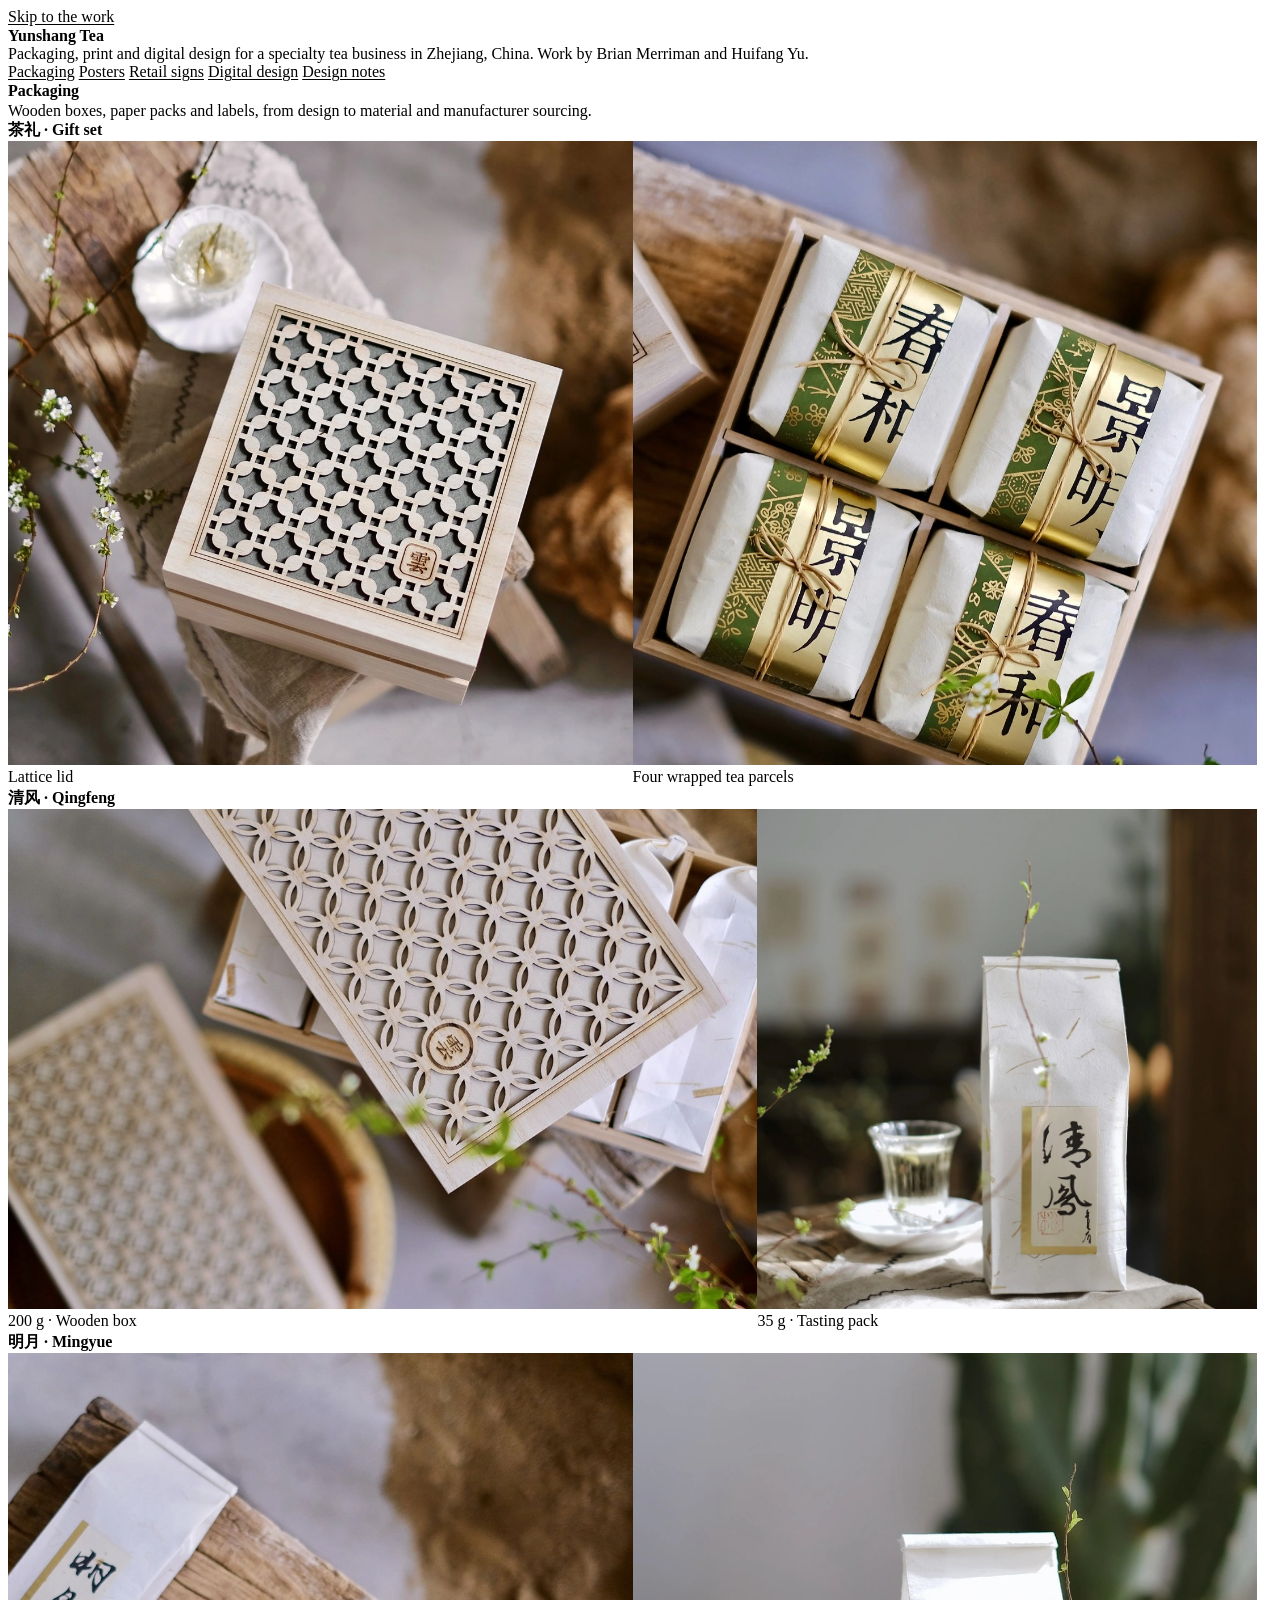
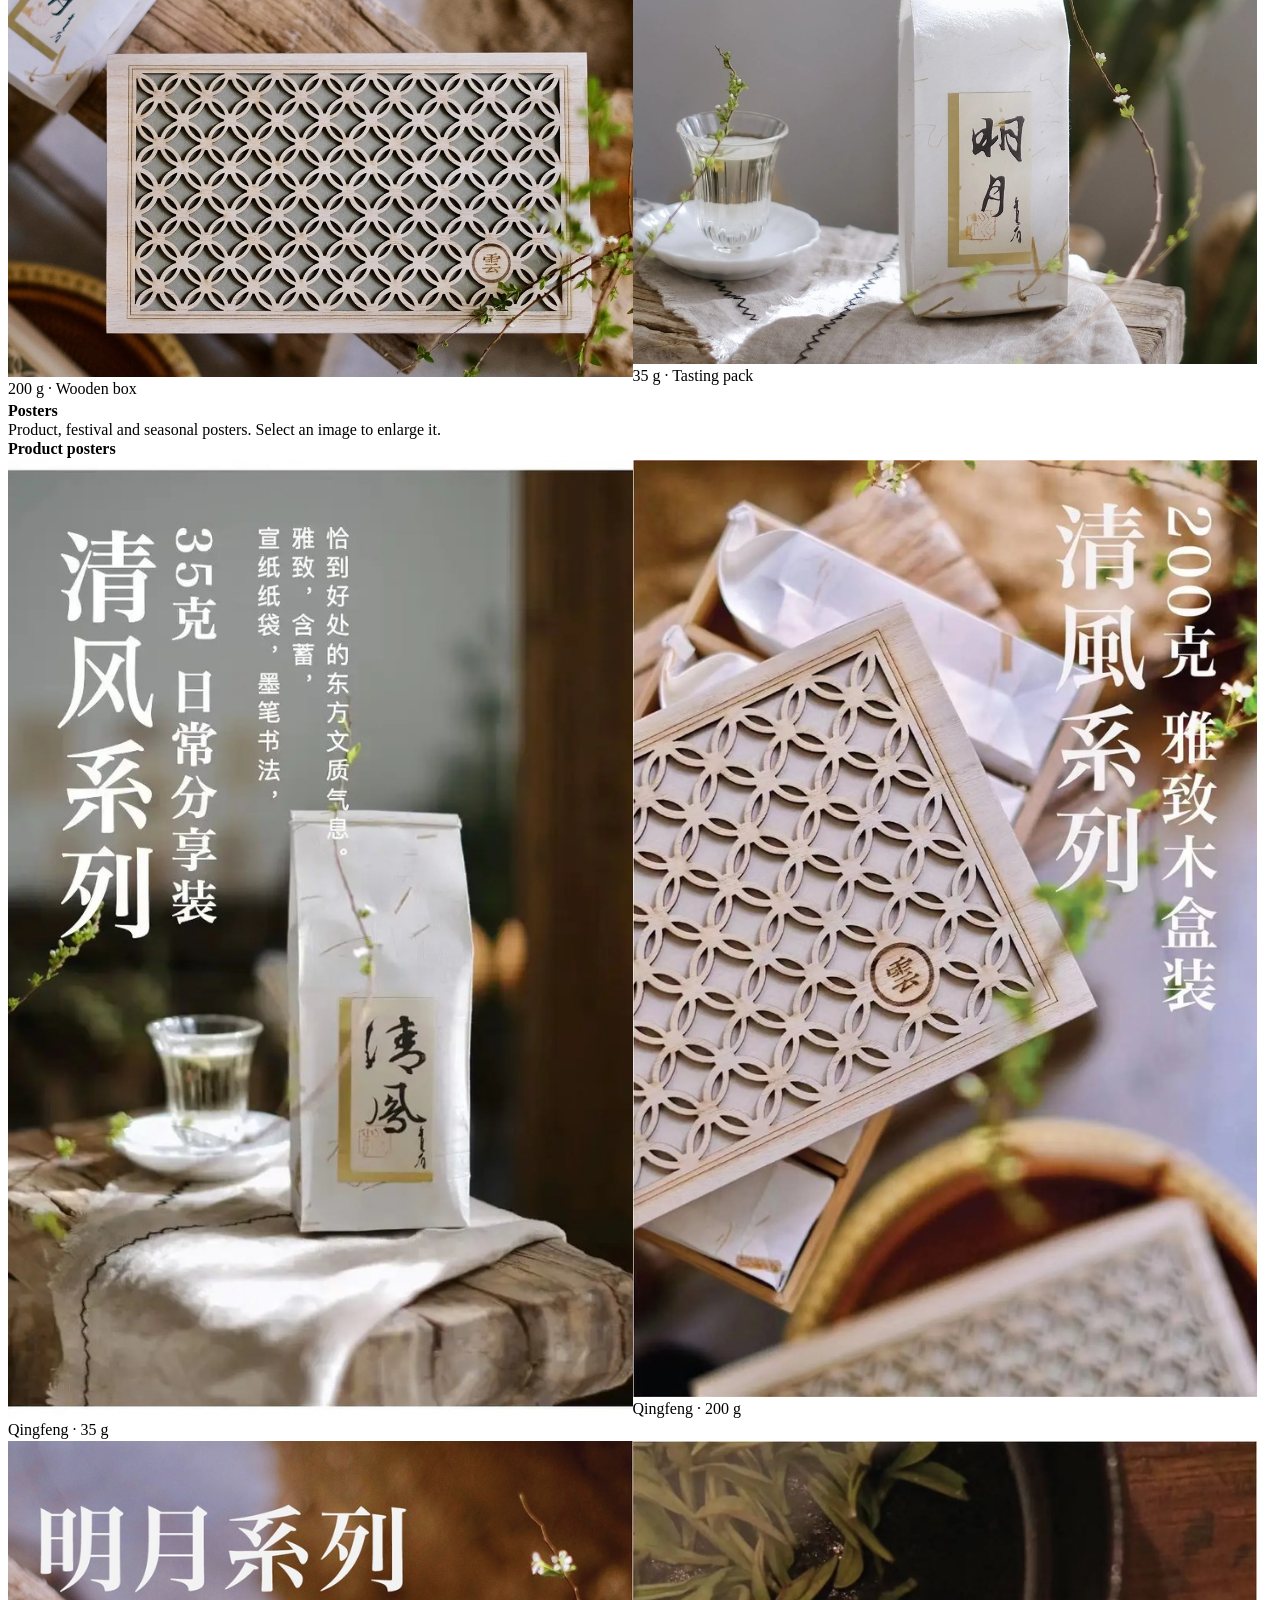
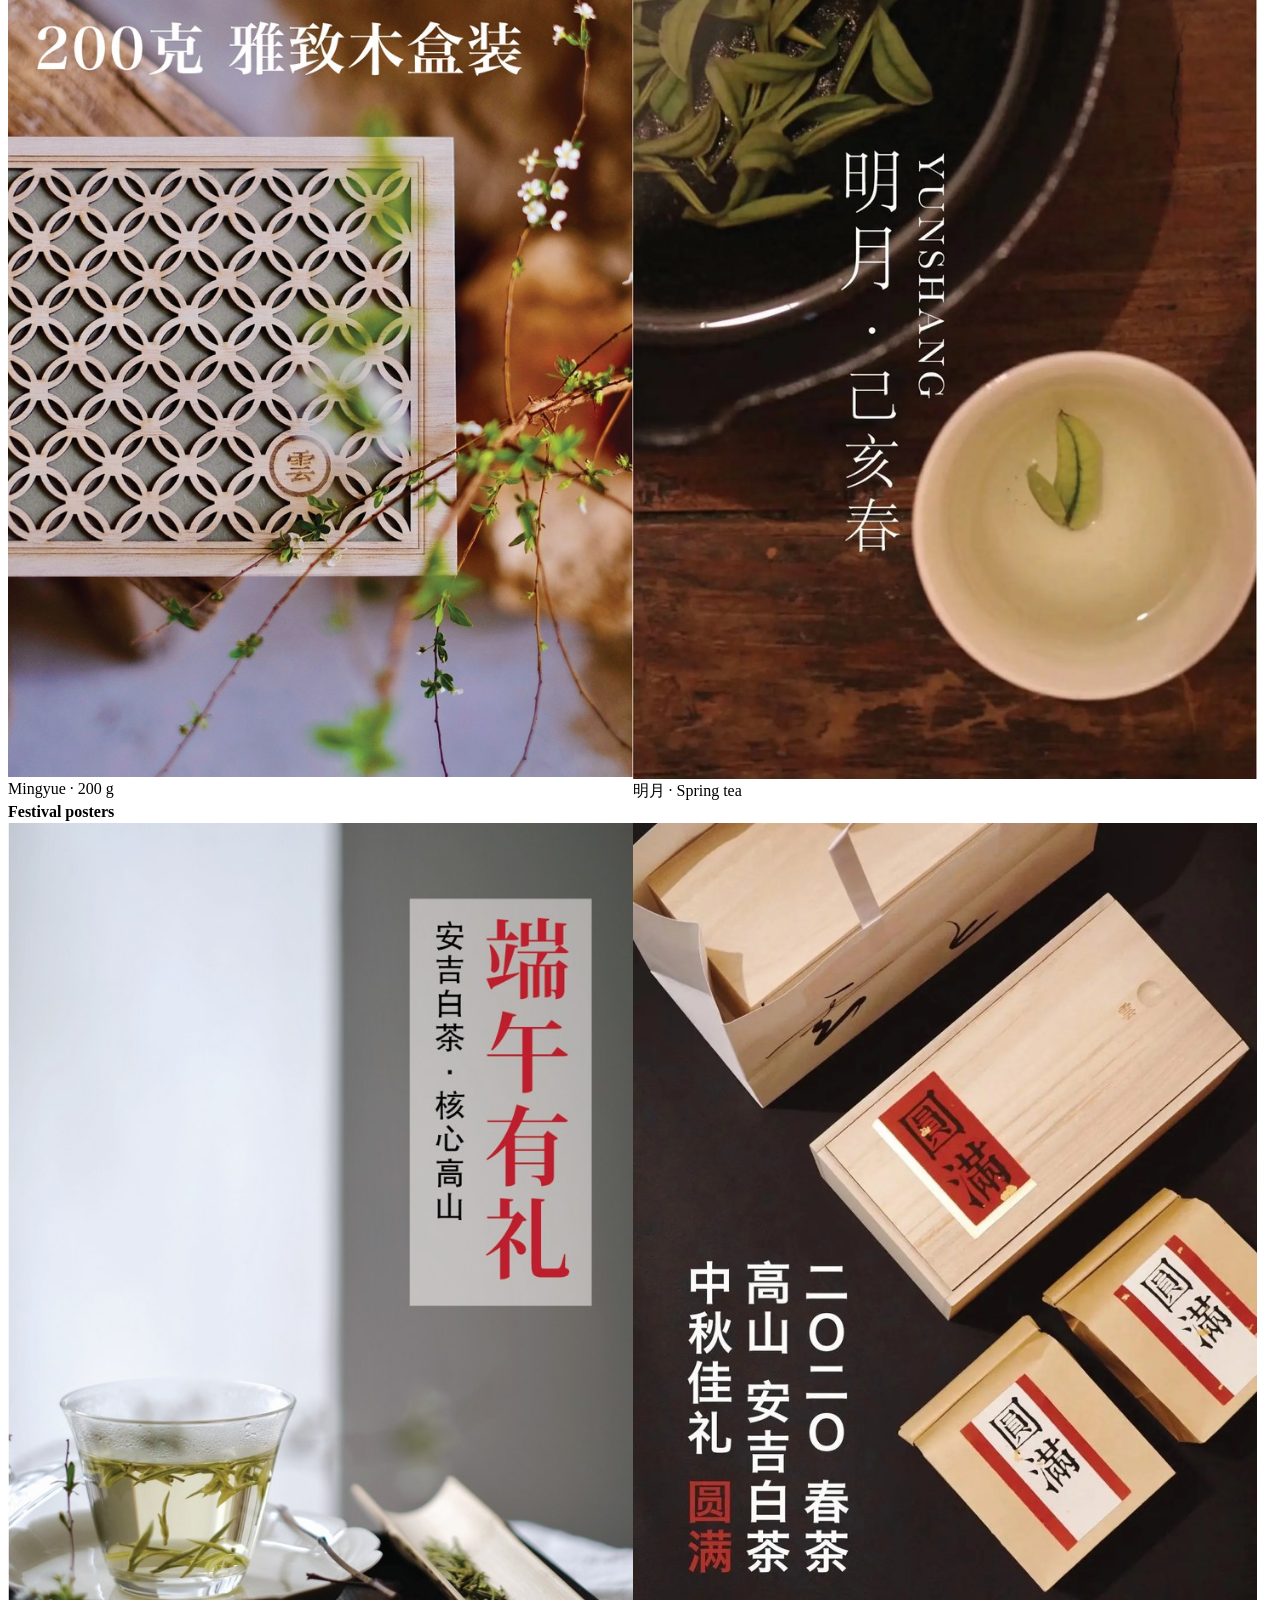
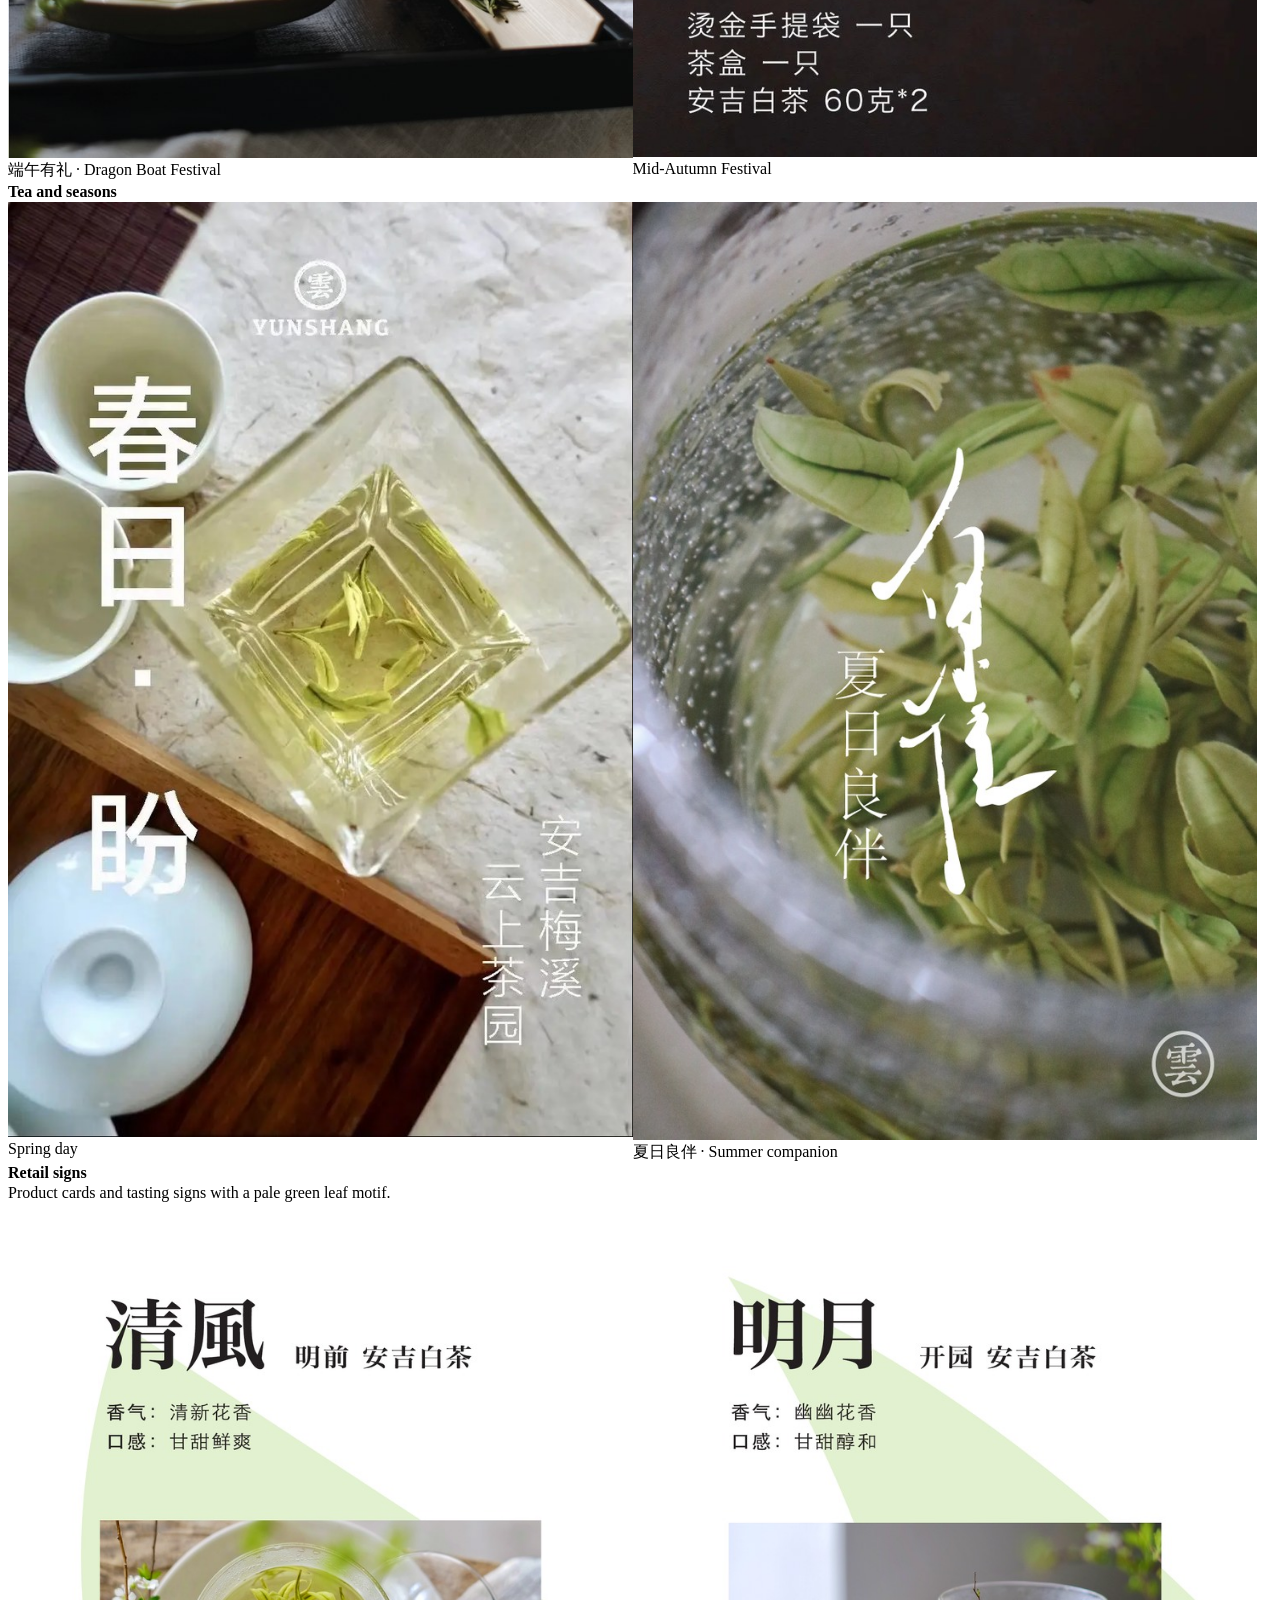
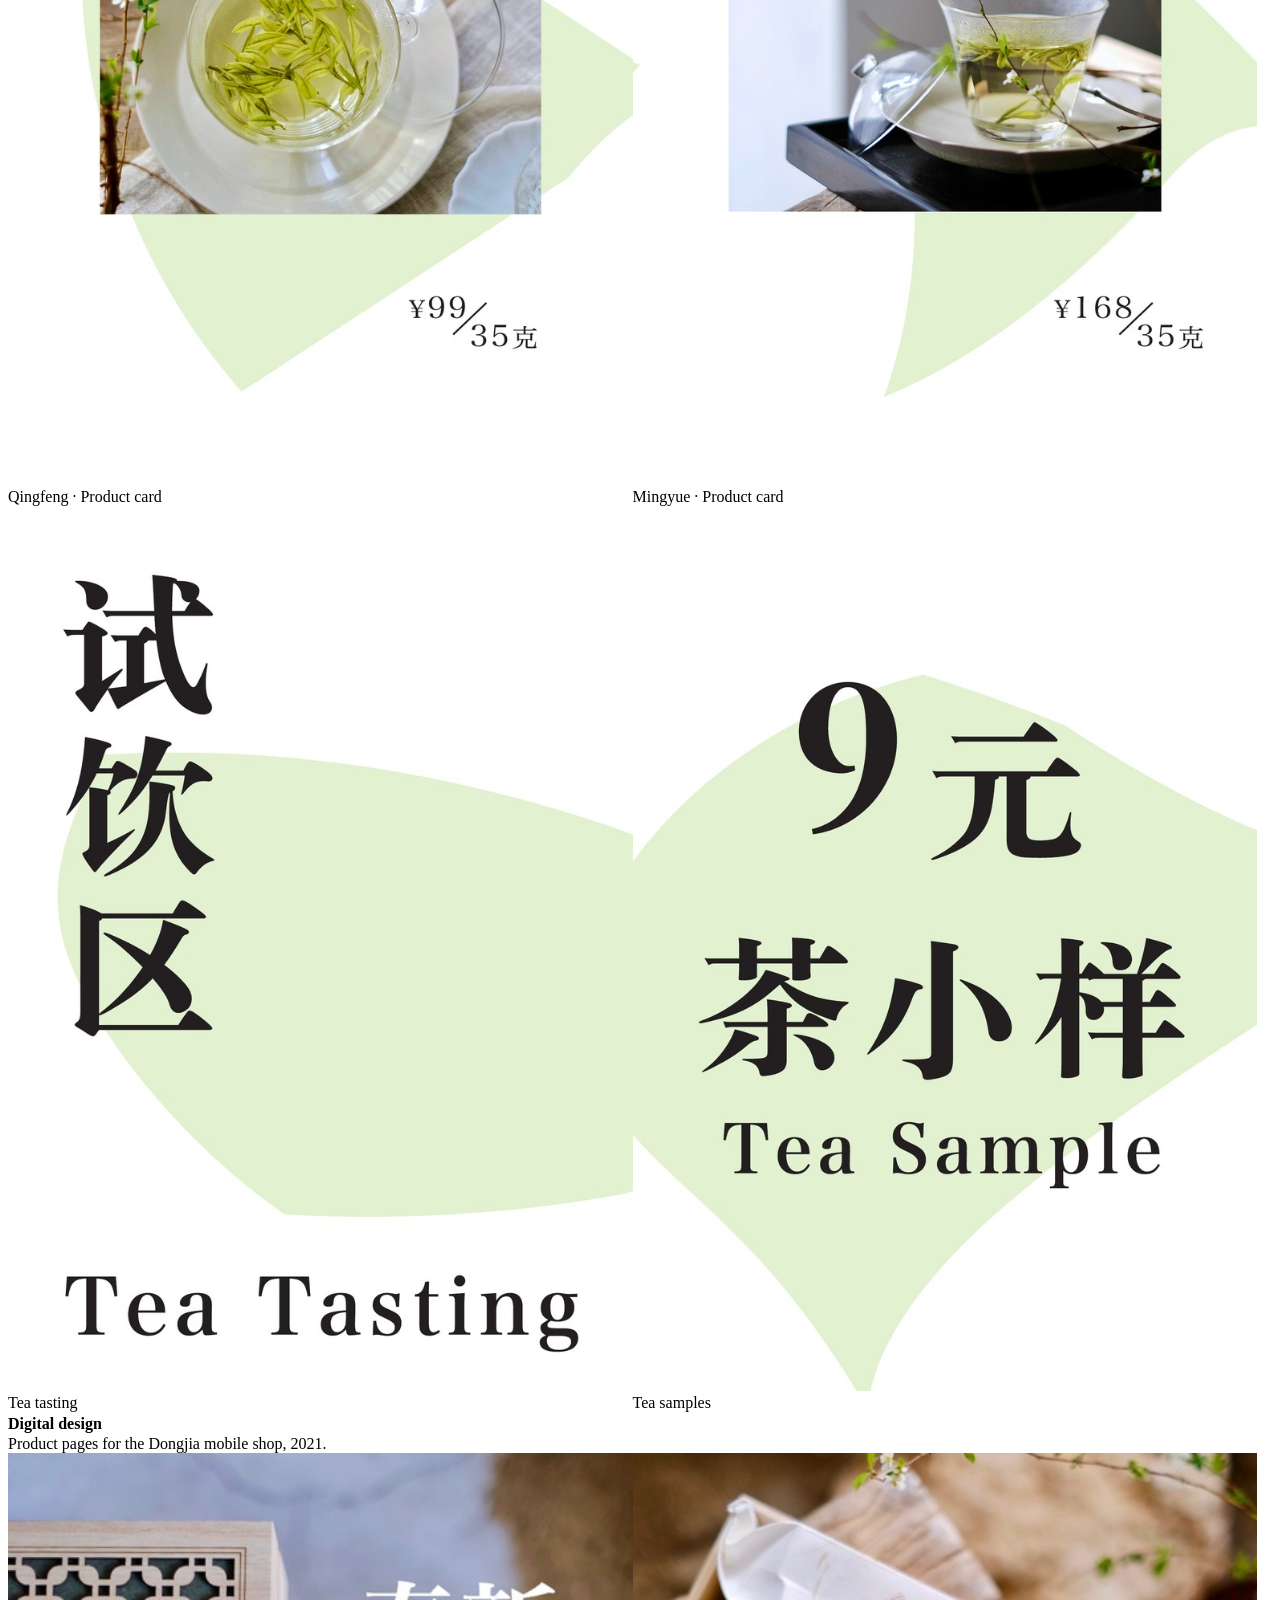
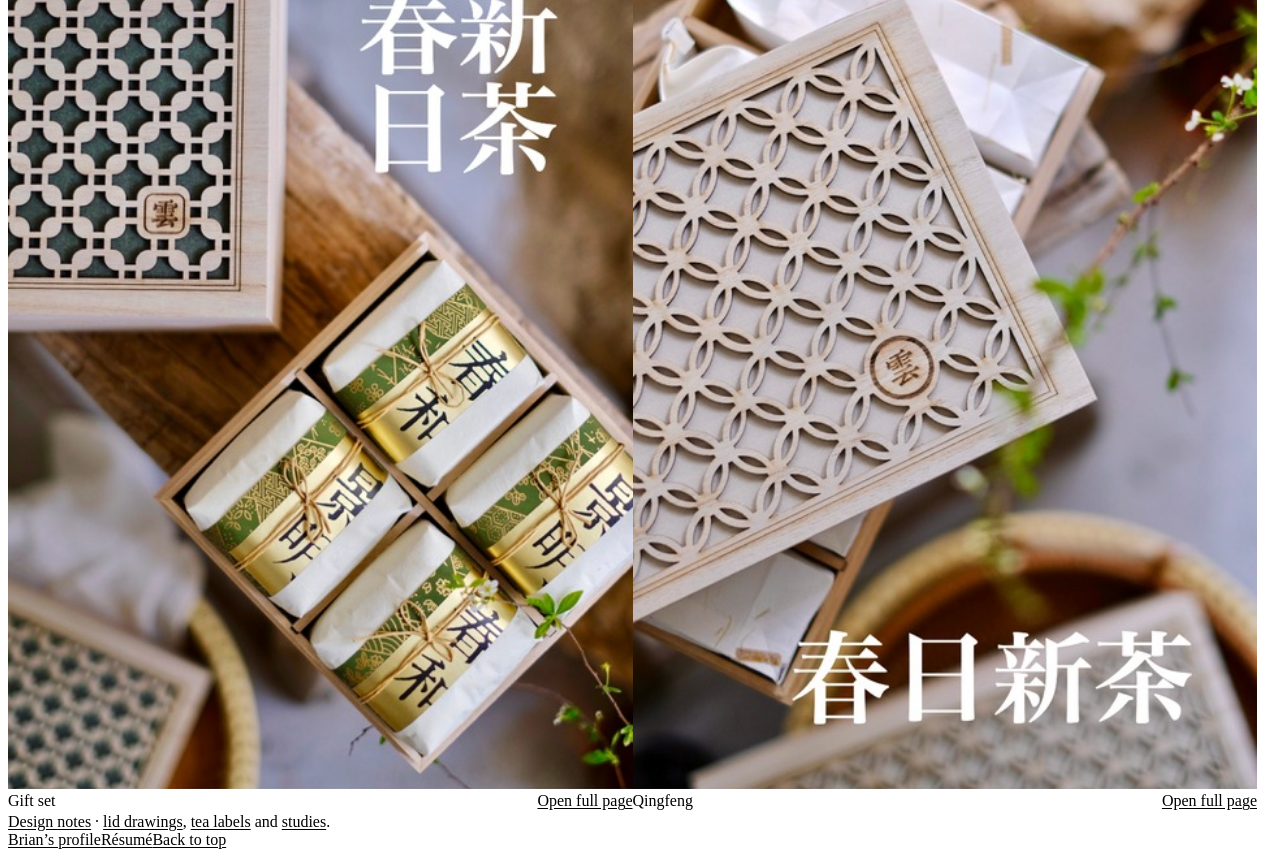
==== yunshang/index.html @ e2d79a1e "Move the Yunshang portfolio from /design/ to /yunshang/ Source: tanji-systems dev f18e615b.  Co-Auth" ====
<!doctype html>
<html lang="en">
<head>
  <meta charset="utf-8">
  <meta name="viewport" content="width=device-width, initial-scale=1">
  <meta name="description" content="Yunshang Tea packaging, print and digital design by Brian Merriman and Huifang Yu.">
  <meta name="theme-color" content="#fdfcfa">
  <meta property="og:title" content="Yunshang Tea — Brian Merriman &amp; Huifang Yu">
  <meta property="og:description" content="Yunshang Tea packaging, print and digital design by Brian Merriman and Huifang Yu.">
  <meta property="og:type" content="website">
  <title>Yunshang Tea — Brian Merriman &amp; Huifang Yu</title>
  <link rel="stylesheet" href="https://tanji.systems/fonts/fonts.css">
  <link rel="stylesheet" href="https://tanji.systems/tokens.css">
  <link rel="stylesheet" href="https://tanji.systems/public-web.css">
  <link rel="stylesheet" href="style.css?v=20261029-review">
  <script src="gallery.js?v=20261012-focus" defer></script>
</head>
<body class="keaiui-web-page">
  <a class="keaiui-web-skip-link" href="#work">Skip to the work</a>
  <div class="keaiui-web-shell portfolio">
    <header class="site-header" id="top">
      <h1>Yunshang Tea</h1>
      <p>Packaging, print and digital design for a specialty tea business in Zhejiang, China. Work by Brian Merriman and Huifang Yu.</p>
      <nav class="keaiui-web-nav" aria-label="Portfolio navigation">
        <a href="#packaging">Packaging</a>
        <a href="#posters">Posters</a>
        <a href="#signs">Retail signs</a>
        <a href="#digital">Digital design</a>
        <a href="design-notes.html">Design notes</a>
      </nav>
    </header>
    <main id="work">
      <section id="packaging" aria-labelledby="packaging-title">
        <h2 id="packaging-title">Packaging</h2>
        <p class="section-note">Wooden boxes, paper packs and labels, from design to material and manufacturer sourcing.</p>
        <div class="work-group" id="gift-set">
          <h3><span lang="zh">茶礼</span> · Gift set</h3>
          <div class="artwork-grid">
            <figure><a href="assets/gift-box-large.jpg" data-artwork="茶礼 · Gift set" aria-label="Enlarge: 茶礼 · Gift set"><img src="assets/gift-box.jpg" width="1100" height="1100" alt="A square wooden gift box with an interlocking lattice lid, photographed with a cup of tea and flowering branches." fetchpriority="high"></a><figcaption>Lattice lid</figcaption></figure>
            <figure><a href="assets/gift-box-open-large.jpg" data-artwork="Gift set · open" aria-label="Enlarge: Gift set · open"><img src="assets/gift-box-open.jpg" width="1100" height="1100" alt="Four individually wrapped tea parcels with green calligraphic bands arranged inside the wooden gift box." loading="lazy"></a><figcaption>Four wrapped tea parcels</figcaption></figure>
          </div>
        </div>
        <div class="work-group" id="qingfeng">
          <h3><span lang="zh">清风</span> · Qingfeng</h3>
          <div class="artwork-grid box-pair">
            <figure><a href="assets/qingfeng-box-large.jpg" data-artwork="清风 · Qingfeng, 200 g" aria-label="Enlarge: 清风 · Qingfeng, 200 g"><img src="assets/qingfeng-box.jpg" width="1100" height="733" alt="An open wooden tea box with a repeating circular lattice lid and white paper tea parcels, beside flowering branches." loading="lazy"></a><figcaption>200 g · Wooden box</figcaption></figure>
            <figure><a href="assets/qingfeng-taster-large.jpg" data-artwork="清风 · Qingfeng, 35 g" aria-label="Enlarge: 清风 · Qingfeng, 35 g"><img src="assets/qingfeng-taster.jpg" width="1100" height="1100" alt="A folded white paper tea pack with a calligraphic Qingfeng label, photographed with tea and a flowering branch." loading="lazy"></a><figcaption>35 g · Tasting pack</figcaption></figure>
          </div>
        </div>
        <div class="work-group" id="mingyue">
          <h3><span lang="zh">明月</span> · Mingyue</h3>
          <div class="artwork-grid">
            <figure><a href="assets/mingyue-box-large.jpg" data-artwork="明月 · Mingyue, 200 g" aria-label="Enlarge: 明月 · Mingyue, 200 g"><img src="assets/mingyue-box.jpg" width="1100" height="1100" alt="A rectangular wooden tea box with a floral lattice lid and cloud seal, beside a white Mingyue paper pack." loading="lazy"></a><figcaption>200 g · Wooden box</figcaption></figure>
            <figure><a href="assets/mingyue-taster-large.jpg" data-artwork="明月 · Mingyue, 35 g" aria-label="Enlarge: 明月 · Mingyue, 35 g"><img src="assets/mingyue-taster.jpg" width="1100" height="1077" alt="A matching white paper tea pack with a calligraphic Mingyue label beside a glass of green tea." loading="lazy"></a><figcaption>35 g · Tasting pack</figcaption></figure>
          </div>
        </div>
      </section>
      <section id="posters" aria-labelledby="posters-title">
        <h2 id="posters-title">Posters</h2>
        <p class="section-note">Product, festival and seasonal posters. Select an image to enlarge it.</p>
        <div class="work-group" id="product-posters">
          <h3>Product posters</h3>
          <div class="artwork-grid poster-grid">
            <figure><a href="assets/qingfeng-taster-poster-large.jpg" data-artwork="Qingfeng · 35 g" aria-label="Enlarge: Qingfeng · 35 g"><img src="assets/qingfeng-taster-poster.jpg" width="717" height="1100" alt="Large white vertical 清风系列 lettering and product copy beside the white Qingfeng tea pack." loading="lazy"></a><figcaption>Qingfeng · 35 g</figcaption></figure>
            <figure><a href="assets/qingfeng-box-poster-large.jpg" data-artwork="Qingfeng · 200 g" aria-label="Enlarge: Qingfeng · 200 g"><img src="assets/qingfeng-box-poster.jpg" width="733" height="1100" alt="Matching white vertical 清风系列 lettering over an open wooden lattice box filled with paper tea parcels." loading="lazy"></a><figcaption>Qingfeng · 200 g</figcaption></figure>
            <figure><a href="assets/mingyue-box-poster-large.jpg" data-artwork="Mingyue · 200 g" aria-label="Enlarge: Mingyue · 200 g"><img src="assets/mingyue-box-poster.jpg" width="734" height="1100" alt="White 明月系列 and 200克 lettering above a wooden lattice tea box, with a flowering branch crossing the warm brown photograph." loading="lazy"></a><figcaption>Mingyue · 200 g</figcaption></figure>
            <figure><a href="assets/mingyue-spring-poster-large.jpg" data-artwork="明月 · Spring tea" aria-label="Enlarge: 明月 · Spring tea"><img src="assets/mingyue-spring-poster.jpg" width="733" height="1100" alt="Fine white Mingyue lettering over a warm overhead photograph of tea leaves in a dark pot and a pale cup." loading="lazy"></a><figcaption>明月 · Spring tea</figcaption></figure>
          </div>
        </div>
        <div class="work-group" id="festival-posters">
          <h3>Festival posters</h3>
          <div class="artwork-grid poster-grid">
            <figure><a href="assets/duanwu-poster-large.jpg" data-artwork="端午有礼 — Dragon Boat Festival poster" aria-label="Enlarge: Dragon Boat Festival poster"><img src="assets/duanwu-poster.jpg" width="734" height="1100" alt="A glass of green tea beside a bamboo scoop holding loose leaves; red vertical lettering reads 端午有礼." loading="lazy"></a><figcaption><span lang="zh">端午有礼</span> · Dragon Boat Festival</figcaption></figure>
            <figure><a href="assets/mid-autumn-poster-large.jpg" data-artwork="Mid-Autumn Festival" aria-label="Enlarge: Mid-Autumn Festival"><img src="assets/mid-autumn-poster.jpg" width="735" height="1100" alt="Vertical white and red lettering beside wooden gift boxes and paper tea packs with red 圆满 labels." loading="lazy"></a><figcaption>Mid-Autumn Festival</figcaption></figure>
          </div>
        </div>
        <div class="work-group" id="seasonal-posters">
          <h3>Tea and seasons</h3>
          <div class="artwork-grid poster-grid">
            <figure><a href="assets/spring-day-poster-large.jpg" data-artwork="Spring day" aria-label="Enlarge: Spring day"><img src="assets/spring-day-poster.jpg" width="735" height="1100" alt="Large white 春日 lettering over an overhead photograph of green tea and white cups." loading="lazy"></a><figcaption>Spring day</figcaption></figure>
            <figure><a href="assets/summer-companion-large.jpg" data-artwork="夏日良伴 · Summer companion" aria-label="Enlarge: 夏日良伴 · Summer companion"><img src="assets/summer-companion.jpg" width="733" height="1100" alt="Expressive white calligraphy and vertical 夏日良伴 lettering over a close view of tea leaves in a glass bowl." loading="lazy"></a><figcaption><span lang="zh">夏日良伴</span> · Summer companion</figcaption></figure>
          </div>
        </div>
      </section>
      <section id="signs" aria-labelledby="signs-title">
        <h2 id="signs-title">Retail signs</h2>
        <p class="section-note">Product cards and tasting signs with a pale green leaf motif.</p>
        <div class="artwork-grid sign-grid">
          <figure><a href="assets/qingfeng-sign-large.jpg" data-artwork="Qingfeng · Product card" aria-label="Enlarge: Qingfeng · Product card"><img src="assets/qingfeng-sign.jpg" width="778" height="1100" alt="Black Qingfeng type, tasting notes, a tea photograph and price on white, with a pale green angular leaf shape." loading="lazy"></a><figcaption>Qingfeng · Product card</figcaption></figure>
          <figure><a href="assets/mingyue-sign-large.jpg" data-artwork="Mingyue · Product card" aria-label="Enlarge: Mingyue · Product card"><img src="assets/mingyue-sign.jpg" width="778" height="1100" alt="Matching Mingyue product card with tea photograph, tasting notes and price, arranged over a pale green leaf shape." loading="lazy"></a><figcaption>Mingyue · Product card</figcaption></figure>
          <figure><a href="assets/tea-tasting-sign-large.jpg" data-artwork="Tea tasting" aria-label="Enlarge: Tea tasting"><img src="assets/tea-tasting-sign.jpg" width="778" height="1100" alt="Large vertical Chinese 试饮区 and English Tea Tasting lettering framing a pale green leaf shape." loading="lazy"></a><figcaption>Tea tasting</figcaption></figure>
          <figure><a href="assets/tea-sample-sign-large.jpg" data-artwork="Tea samples" aria-label="Enlarge: Tea samples"><img src="assets/tea-sample-sign.jpg" width="778" height="1100" alt="Black 9元, 茶小样 and Tea Sample lettering arranged on a pale green leaf shape against white." loading="lazy"></a><figcaption>Tea samples</figcaption></figure>
        </div>
      </section>
      <section id="digital" aria-labelledby="digital-title">
        <h2 id="digital-title">Digital design</h2>
        <p class="section-note">Product pages for the Dongjia mobile shop, 2021.</p>
        <div class="artwork-grid page-grid">
          <a class="page-preview" href="assets/gift-set-page-large.jpg" data-artwork="Gift set · Dongjia product page" data-view="page" aria-label="Open full page: Gift set"><figure><span class="page-preview-image"><img src="assets/gift-set-page.jpg" width="480" height="4316" alt="The gift-set shop page opens with the lattice box and wrapped tea parcels, followed by the tea garden, packaging details and tasting information." loading="lazy"></span><figcaption><span>Gift set</span><span class="page-preview-link">Open full page</span></figcaption></figure></a>
          <a class="page-preview" href="assets/qingfeng-page-large.jpg" data-artwork="Qingfeng · Dongjia product page" data-view="page" aria-label="Open full page: Qingfeng"><figure><span class="page-preview-image"><img src="assets/qingfeng-page.jpg" width="480" height="5296" alt="The Qingfeng shop page opens with a lattice box and white tea parcels, then combines calligraphy, garden photographs, tasting notes, brewing guidance and package contents." loading="lazy"></span><figcaption><span>Qingfeng</span><span class="page-preview-link">Open full page</span></figcaption></figure></a>
        </div>
      </section>
      <p class="related-work"><a href="design-notes.html">Design notes</a> · <a href="design-notes.html#lids">lid drawings</a>, <a href="design-notes.html#labels">tea labels</a> and <a href="design-notes.html#studies">studies</a>.</p>
    </main>
    <footer class="keaiui-web-footer"><a href="https://merriman.xyz/">Brian’s profile</a><a href="https://merriman.xyz/resume.pdf">Résumé</a><a href="#top">Back to top</a></footer>
  </div>
  <dialog id="artwork-viewer" aria-labelledby="viewer-title">
    <header class="viewer-header"><div><h2 id="viewer-title">Artwork</h2><p id="viewer-reading" hidden>Scroll to read the full page.</p></div><button class="keaiui-web-action" id="viewer-close" type="button">Close</button></header>
    <div class="viewer-stage" id="viewer-stage" tabindex="0" role="region" aria-label="Enlarged artwork"></div>
    <p class="viewer-message" id="viewer-message" role="status" aria-live="polite"></p>
    <footer class="viewer-footer"><div><button class="keaiui-web-action" id="viewer-previous" type="button" aria-label="Previous artwork">Previous</button><span id="viewer-position" aria-live="polite"></span><button class="keaiui-web-action" id="viewer-next" type="button" aria-label="Next artwork">Next</button></div><button class="keaiui-web-action" id="viewer-size" type="button">Actual size</button><span class="viewer-hint" id="viewer-hint">J / K to browse · Esc to close</span><button class="keaiui-web-action" id="viewer-retry" type="button" hidden>Retry image</button></footer>
  </dialog>
</body>
</html>
---- yunshang/style.css ----
html { scroll-padding-top:var(--space-5); scrollbar-gutter:stable; }
body { --keaiui-web-page-font-size:var(--text-size-web-body); padding-inline:var(--space-5); }
body.gallery-open { overflow:hidden; }
.portfolio { --keaiui-web-shell-width:720px; }
a { color:var(--color-accent); text-underline-offset:2px; }
a:hover { color:var(--color-accent-hover); }
h1,h2,h3 { color:var(--color-text-strong); font-family:var(--font-serif); font-weight:600; }
h1 { margin:0; font-size:var(--text-size-web-display); line-height:1.2; }
h2 { margin:0 0 var(--space-4); font-size:var(--text-size-web-heading); line-height:1.3; }
h3 { margin:var(--space-6) 0 var(--space-4); font-size:var(--text-size-web-subheading); line-height:1.3; }
p { margin:var(--space-4) 0; }
.site-header { padding-block:var(--space-7) var(--space-5); border-bottom:1px solid var(--color-border-strong); }
.site-header nav { gap:var(--space-5); }
.site-header nav a { display:inline-flex; align-items:center; min-height:var(--size-ctrl-xl); }
main section { padding-block:var(--space-6); }
main section + section { border-top:1px solid var(--color-border); }
.section-note { margin:0 0 var(--space-5); font-size:var(--text-size-web-subheading); }
.artwork-grid { display:grid; grid-template-columns:repeat(2,minmax(0,1fr)); gap:var(--space-5); align-items:start; }
.related-work { margin:0 0 var(--space-6); color:var(--color-text-muted); }
.box-pair { grid-template-columns:minmax(0,3fr) minmax(0,2fr); }
figure { margin:0; min-width:0; }
.sign-grid img { outline:1px solid var(--color-border); outline-offset:-1px; }
figure>a { display:block; color:inherit; cursor:zoom-in; }
figure img { display:block; width:100%; height:auto; }
.page-preview { color:inherit; text-decoration:none; cursor:zoom-in; }
.page-preview-image { display:block; aspect-ratio:2/3; overflow:hidden; }
.page-preview figcaption { display:flex; align-items:center; justify-content:space-between; gap:var(--space-4); }
.page-preview-link { color:var(--color-accent); text-decoration:underline; }
.page-preview:hover .page-preview-link { color:var(--color-accent-hover); }
figcaption { margin-top:var(--space-2); color:var(--color-text-muted); font-size:var(--text-size-web-body); line-height:1.45; }
.keaiui-web-footer { padding-block:var(--space-5) var(--space-7); border-top:1px solid var(--color-border-strong); color:var(--color-text-muted); }
#artwork-viewer { width:calc(100% - 40px); height:calc(100dvh - 40px); max-width:none; max-height:none; padding:0; border:1px solid var(--color-border-strong); color:var(--color-text); background:var(--color-surface-page); box-shadow:var(--bevel-window); }
#artwork-viewer[open] { display:flex; flex-direction:column; }
#artwork-viewer::backdrop { background:var(--color-scrim); }
.viewer-header { display:flex; justify-content:space-between; align-items:center; gap:var(--space-4); padding:var(--space-4); border-bottom:1px solid var(--color-border); background:var(--color-surface-raised); }
.viewer-header h2 { margin:0; font-size:var(--text-size-web-subheading); }
#viewer-reading { margin:var(--space-2) 0 0; color:var(--color-text-muted); }
.viewer-stage { flex:1; min-height:0; min-width:0; margin:var(--space-4); display:flex; align-items:center; justify-content:center; overflow:auto; background:var(--color-surface-sunken); }
.viewer-stage img { max-width:100%; max-height:100%; object-fit:contain; }
.viewer-stage[data-view='page'] { display:block; }
.viewer-stage[data-view='page'] img { display:block; width:auto; height:auto; max-height:none; margin-inline:auto; }
.viewer-stage[data-size='actual'] { display:block; }
.viewer-stage[data-size='actual'] img { display:block; max-width:none; max-height:none; margin:0; }
.viewer-message { margin:0; padding-inline:var(--space-4); }
.viewer-message:empty { display:none; }
.viewer-footer { display:flex; justify-content:center; align-items:center; flex-wrap:wrap; gap:var(--space-4); padding:var(--space-4); border-top:1px solid var(--color-border); background:var(--color-surface-sunken); }
.viewer-footer>div { display:flex; align-items:center; gap:var(--space-4); }
#viewer-position { min-width:6ch; text-align:center; font-variant-numeric:tabular-nums; }
.viewer-hint { color:var(--color-text-muted); font-size:var(--text-size-web-body); }
button { font-family:inherit; cursor:pointer; }
button:disabled { opacity:.5; cursor:default; }
[hidden] { display:none!important; }

@media(max-width:540px) {
  body { padding-inline:var(--space-4); }
  .artwork-grid { gap:var(--space-5) var(--space-3); }
  .poster-grid,.sign-grid,.page-grid,.study-grid { grid-template-columns:minmax(0,1fr); row-gap:var(--space-6); }
  .page-preview figcaption { min-height:var(--size-touch); }
  .site-header nav { row-gap:0; }
  .site-header nav a,.keaiui-web-footer>a { min-height:var(--size-touch); display:inline-flex; align-items:center; }
  #artwork-viewer { width:calc(100% - 8px); height:calc(100dvh - 8px); }
  .viewer-header { align-items:flex-start; }
  .viewer-header h2 { font-size:var(--text-size-web-body); }
  .viewer-header button { flex:none; }
  .viewer-stage { margin:var(--space-3); }
  .viewer-hint { display:none; }
}
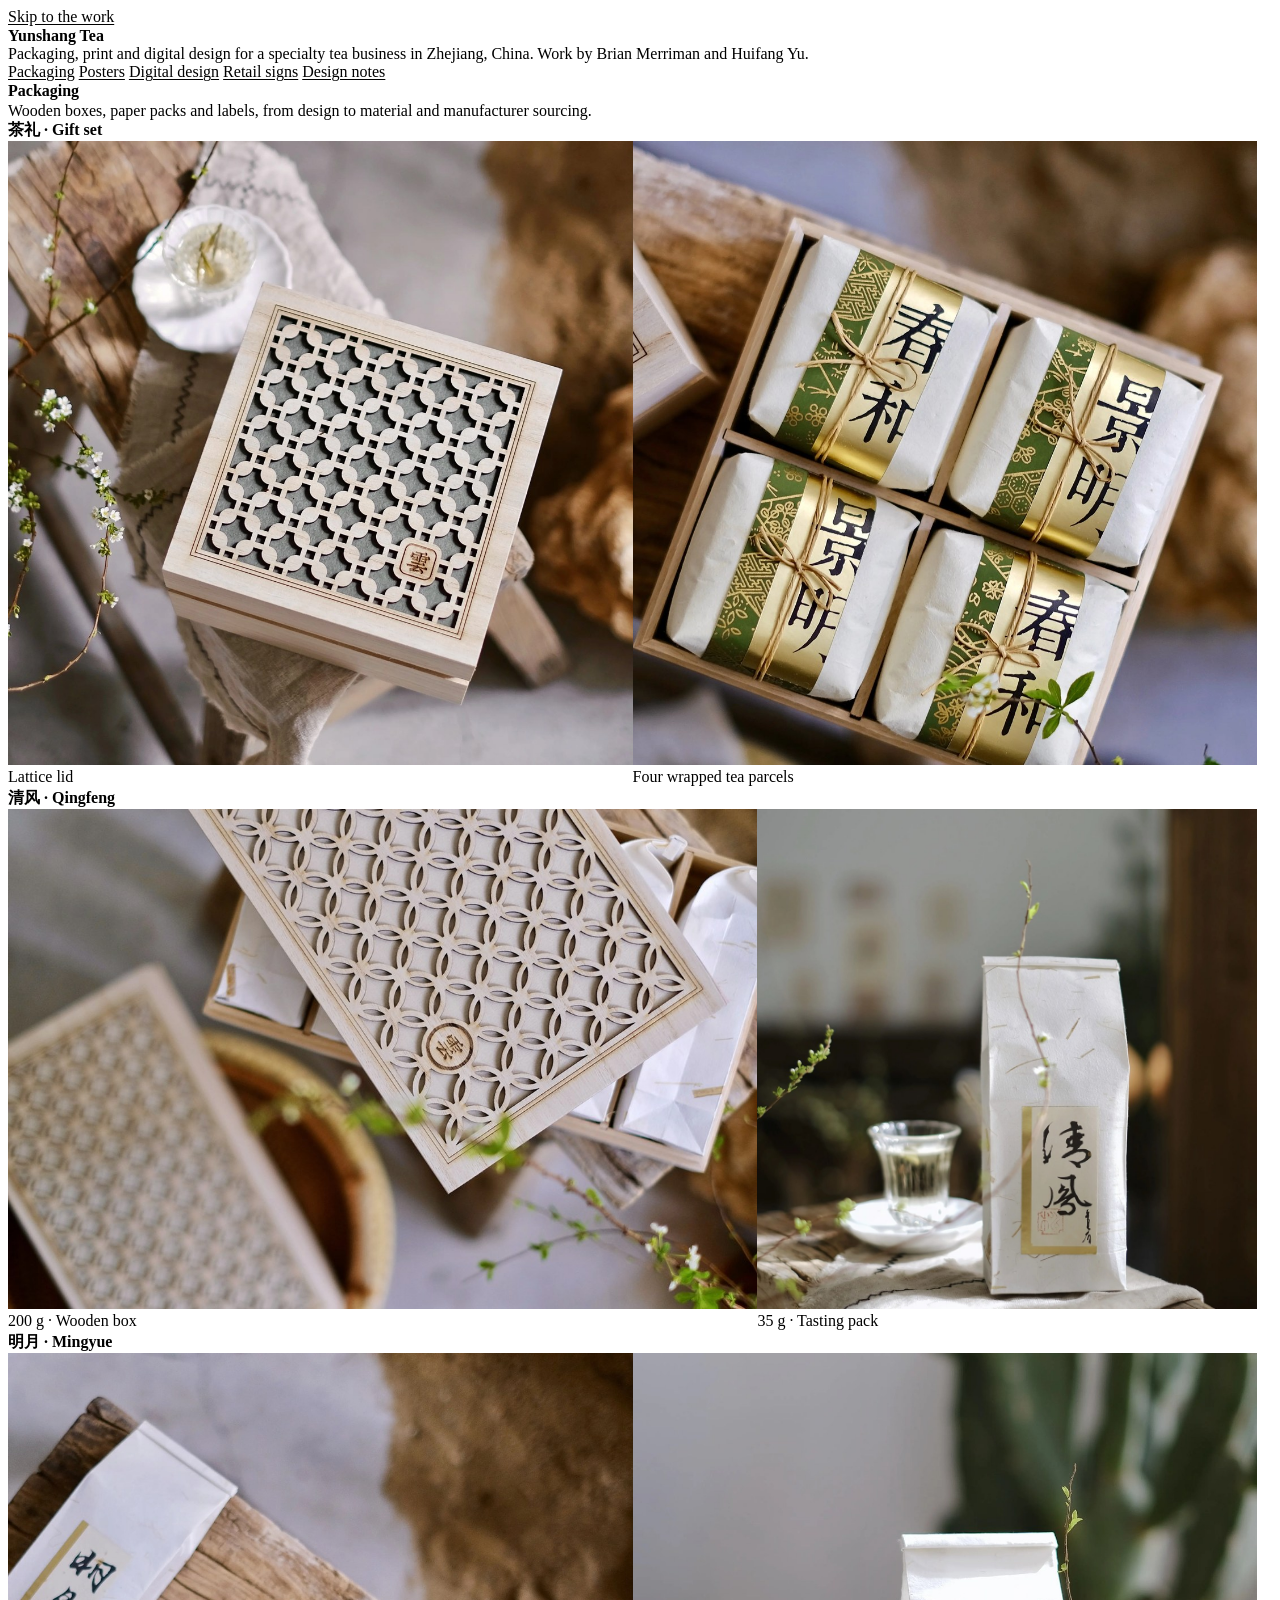
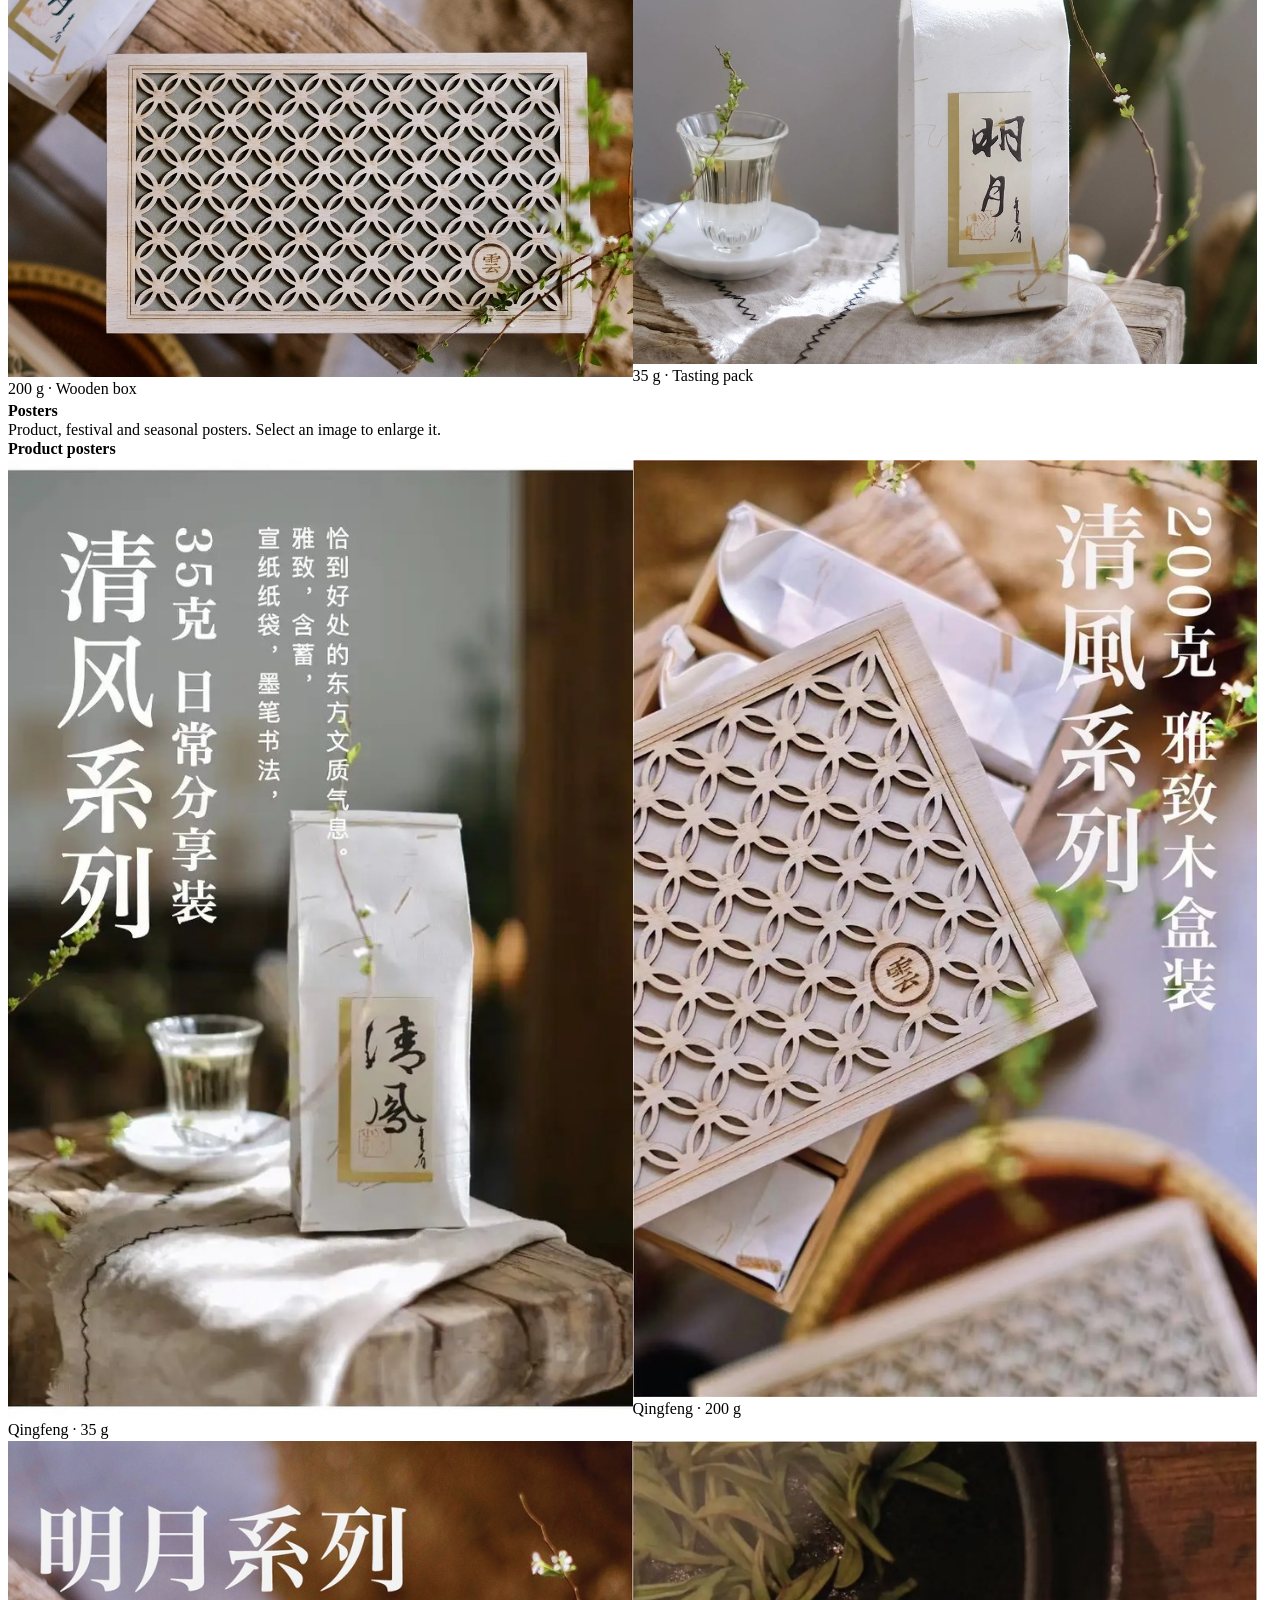
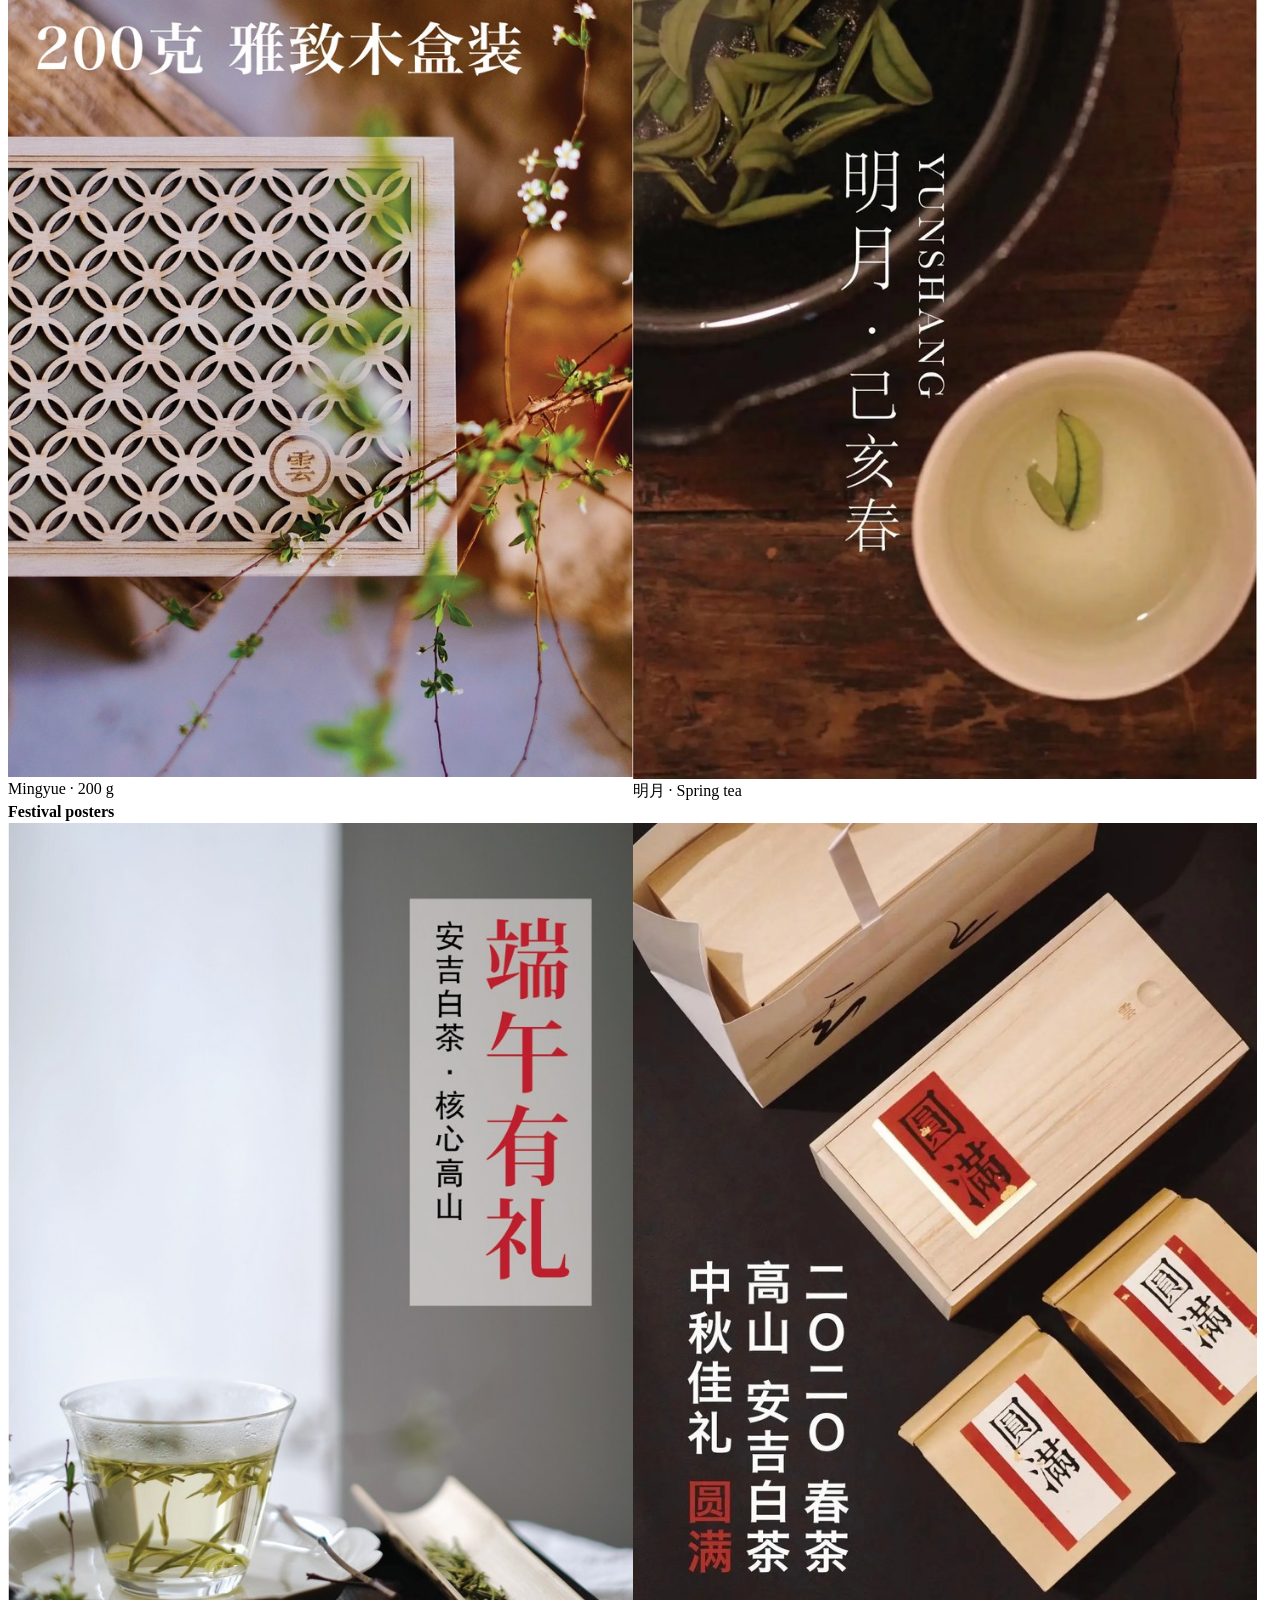
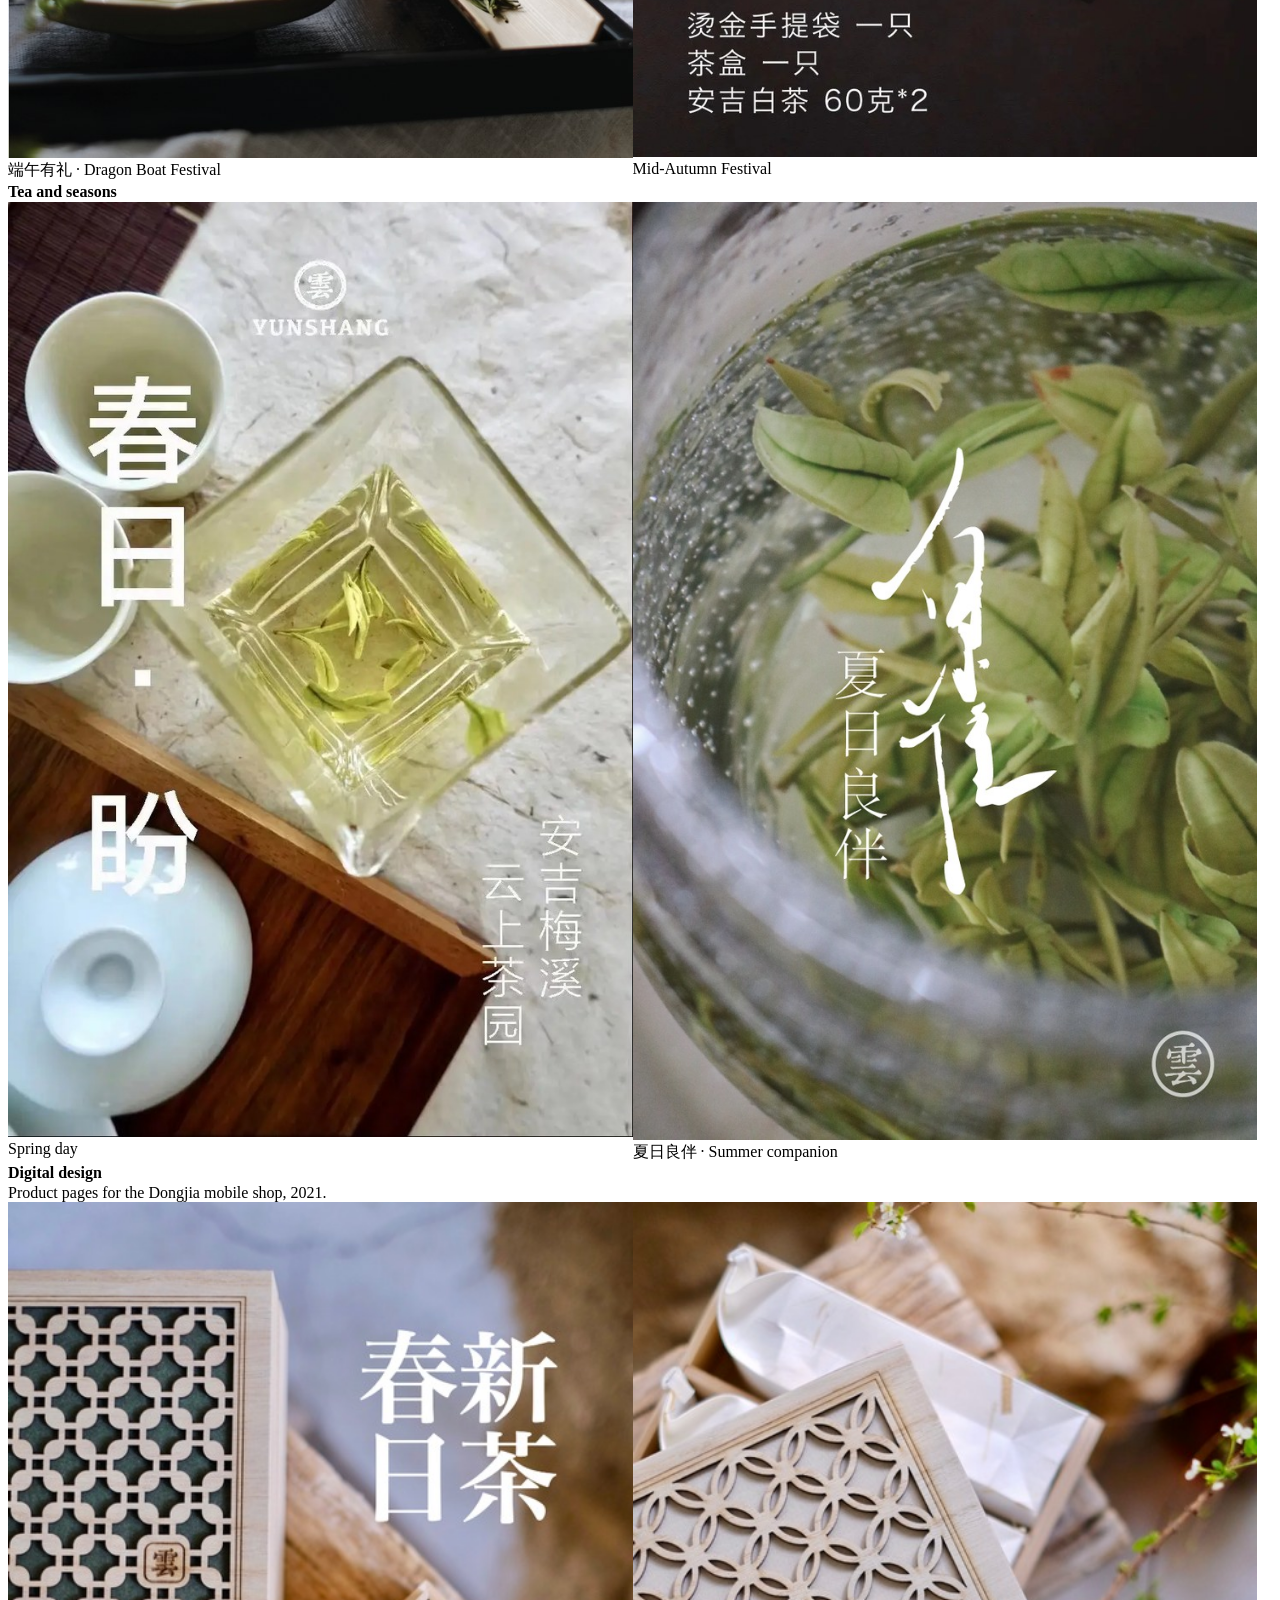
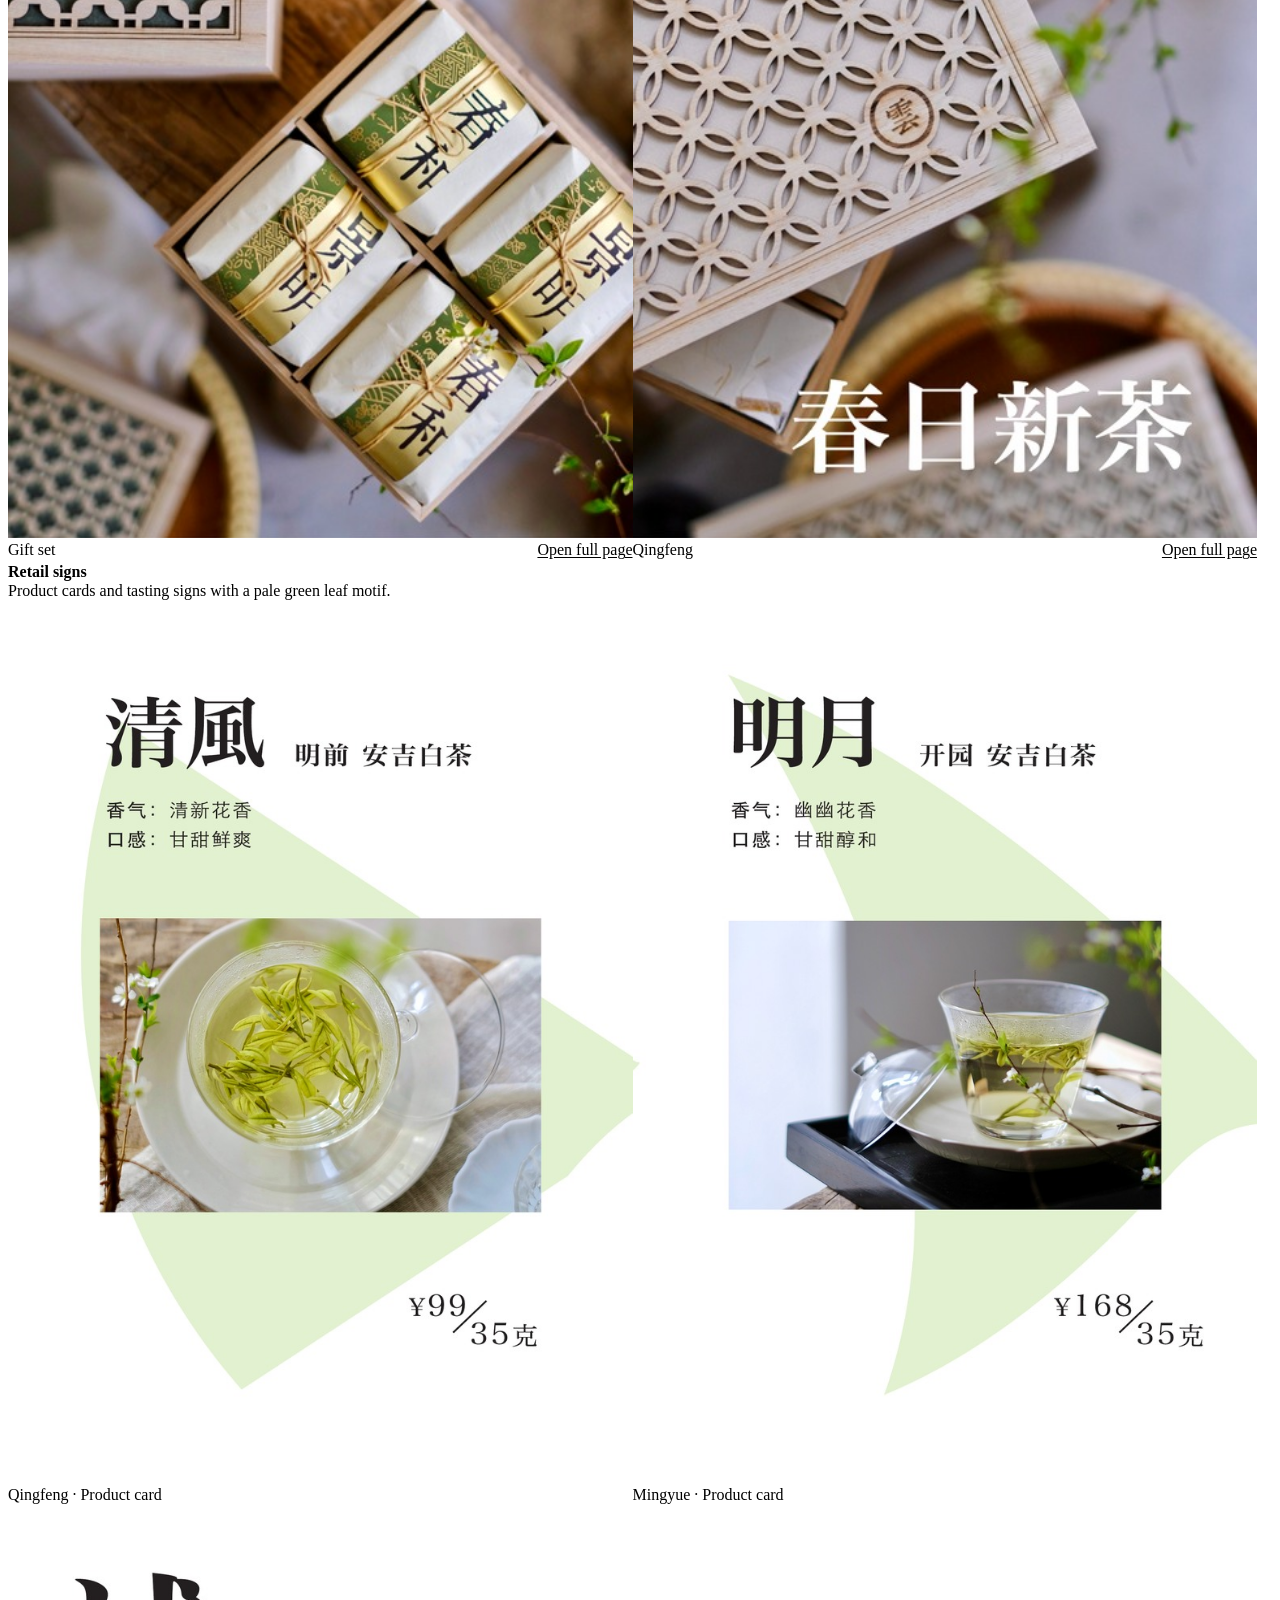
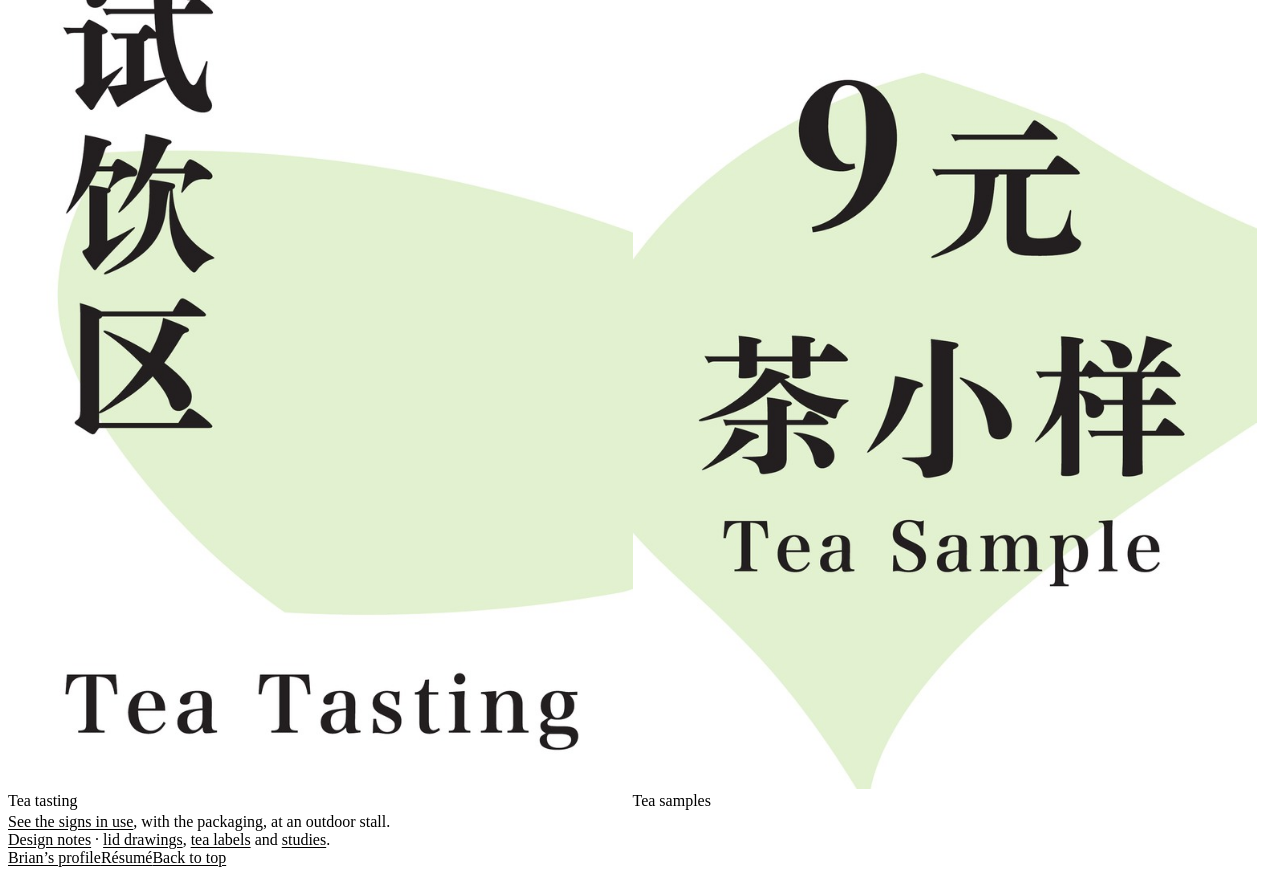
==== commit b2509221: "Anyi Data bullets and résumé entry; Yunshang: Digital design before signs, signs in use linked From " ====
--- a/yunshang/index.html
+++ b/yunshang/index.html
@@ -24,8 +24,8 @@
       <nav class="keaiui-web-nav" aria-label="Portfolio navigation">
         <a href="#packaging">Packaging</a>
         <a href="#posters">Posters</a>
+        <a href="#digital">Digital design</a>
         <a href="#signs">Retail signs</a>
-        <a href="#digital">Digital design</a>
         <a href="design-notes.html">Design notes</a>
       </nav>
     </header>
@@ -82,6 +82,14 @@
           </div>
         </div>
       </section>
+      <section id="digital" aria-labelledby="digital-title">
+        <h2 id="digital-title">Digital design</h2>
+        <p class="section-note">Product pages for the Dongjia mobile shop, 2021.</p>
+        <div class="artwork-grid page-grid">
+          <a class="page-preview" href="assets/gift-set-page-large.jpg" data-artwork="Gift set · Dongjia product page" data-view="page" aria-label="Open full page: Gift set"><figure><span class="page-preview-image"><img src="assets/gift-set-page.jpg" width="480" height="4316" alt="The gift-set shop page opens with the lattice box and wrapped tea parcels, followed by the tea garden, packaging details and tasting information." loading="lazy"></span><figcaption><span>Gift set</span><span class="page-preview-link">Open full page</span></figcaption></figure></a>
+          <a class="page-preview" href="assets/qingfeng-page-large.jpg" data-artwork="Qingfeng · Dongjia product page" data-view="page" aria-label="Open full page: Qingfeng"><figure><span class="page-preview-image"><img src="assets/qingfeng-page.jpg" width="480" height="5296" alt="The Qingfeng shop page opens with a lattice box and white tea parcels, then combines calligraphy, garden photographs, tasting notes, brewing guidance and package contents." loading="lazy"></span><figcaption><span>Qingfeng</span><span class="page-preview-link">Open full page</span></figcaption></figure></a>
+        </div>
+      </section>
       <section id="signs" aria-labelledby="signs-title">
         <h2 id="signs-title">Retail signs</h2>
         <p class="section-note">Product cards and tasting signs with a pale green leaf motif.</p>
@@ -91,14 +99,7 @@
           <figure><a href="assets/tea-tasting-sign-large.jpg" data-artwork="Tea tasting" aria-label="Enlarge: Tea tasting"><img src="assets/tea-tasting-sign.jpg" width="778" height="1100" alt="Large vertical Chinese 试饮区 and English Tea Tasting lettering framing a pale green leaf shape." loading="lazy"></a><figcaption>Tea tasting</figcaption></figure>
           <figure><a href="assets/tea-sample-sign-large.jpg" data-artwork="Tea samples" aria-label="Enlarge: Tea samples"><img src="assets/tea-sample-sign.jpg" width="778" height="1100" alt="Black 9元, 茶小样 and Tea Sample lettering arranged on a pale green leaf shape against white." loading="lazy"></a><figcaption>Tea samples</figcaption></figure>
         </div>
-      </section>
-      <section id="digital" aria-labelledby="digital-title">
-        <h2 id="digital-title">Digital design</h2>
-        <p class="section-note">Product pages for the Dongjia mobile shop, 2021.</p>
-        <div class="artwork-grid page-grid">
-          <a class="page-preview" href="assets/gift-set-page-large.jpg" data-artwork="Gift set · Dongjia product page" data-view="page" aria-label="Open full page: Gift set"><figure><span class="page-preview-image"><img src="assets/gift-set-page.jpg" width="480" height="4316" alt="The gift-set shop page opens with the lattice box and wrapped tea parcels, followed by the tea garden, packaging details and tasting information." loading="lazy"></span><figcaption><span>Gift set</span><span class="page-preview-link">Open full page</span></figcaption></figure></a>
-          <a class="page-preview" href="assets/qingfeng-page-large.jpg" data-artwork="Qingfeng · Dongjia product page" data-view="page" aria-label="Open full page: Qingfeng"><figure><span class="page-preview-image"><img src="assets/qingfeng-page.jpg" width="480" height="5296" alt="The Qingfeng shop page opens with a lattice box and white tea parcels, then combines calligraphy, garden photographs, tasting notes, brewing guidance and package contents." loading="lazy"></span><figcaption><span>Qingfeng</span><span class="page-preview-link">Open full page</span></figcaption></figure></a>
-        </div>
+        <p class="related-work in-use"><a href="assets/retail-display-large.jpg" data-artwork="Retail display · Signs in use" data-alt="Qingfeng and Mingyue product cards, sample-price and tasting signs displayed with paper tea packs and lattice gift boxes at an outdoor stall.">See the signs in use</a>, with the packaging, at an outdoor stall.</p>
       </section>
       <p class="related-work"><a href="design-notes.html">Design notes</a> · <a href="design-notes.html#lids">lid drawings</a>, <a href="design-notes.html#labels">tea labels</a> and <a href="design-notes.html#studies">studies</a>.</p>
     </main>
--- a/yunshang/style.css
+++ b/yunshang/style.css
@@ -17,6 +17,7 @@
 .section-note { margin:0 0 var(--space-5); font-size:var(--text-size-web-subheading); }
 .artwork-grid { display:grid; grid-template-columns:repeat(2,minmax(0,1fr)); gap:var(--space-5); align-items:start; }
 .related-work { margin:0 0 var(--space-6); color:var(--color-text-muted); }
+.related-work.in-use { margin:var(--space-4) 0 0; }
 .box-pair { grid-template-columns:minmax(0,3fr) minmax(0,2fr); }
 figure { margin:0; min-width:0; }
 .sign-grid img { outline:1px solid var(--color-border); outline-offset:-1px; }
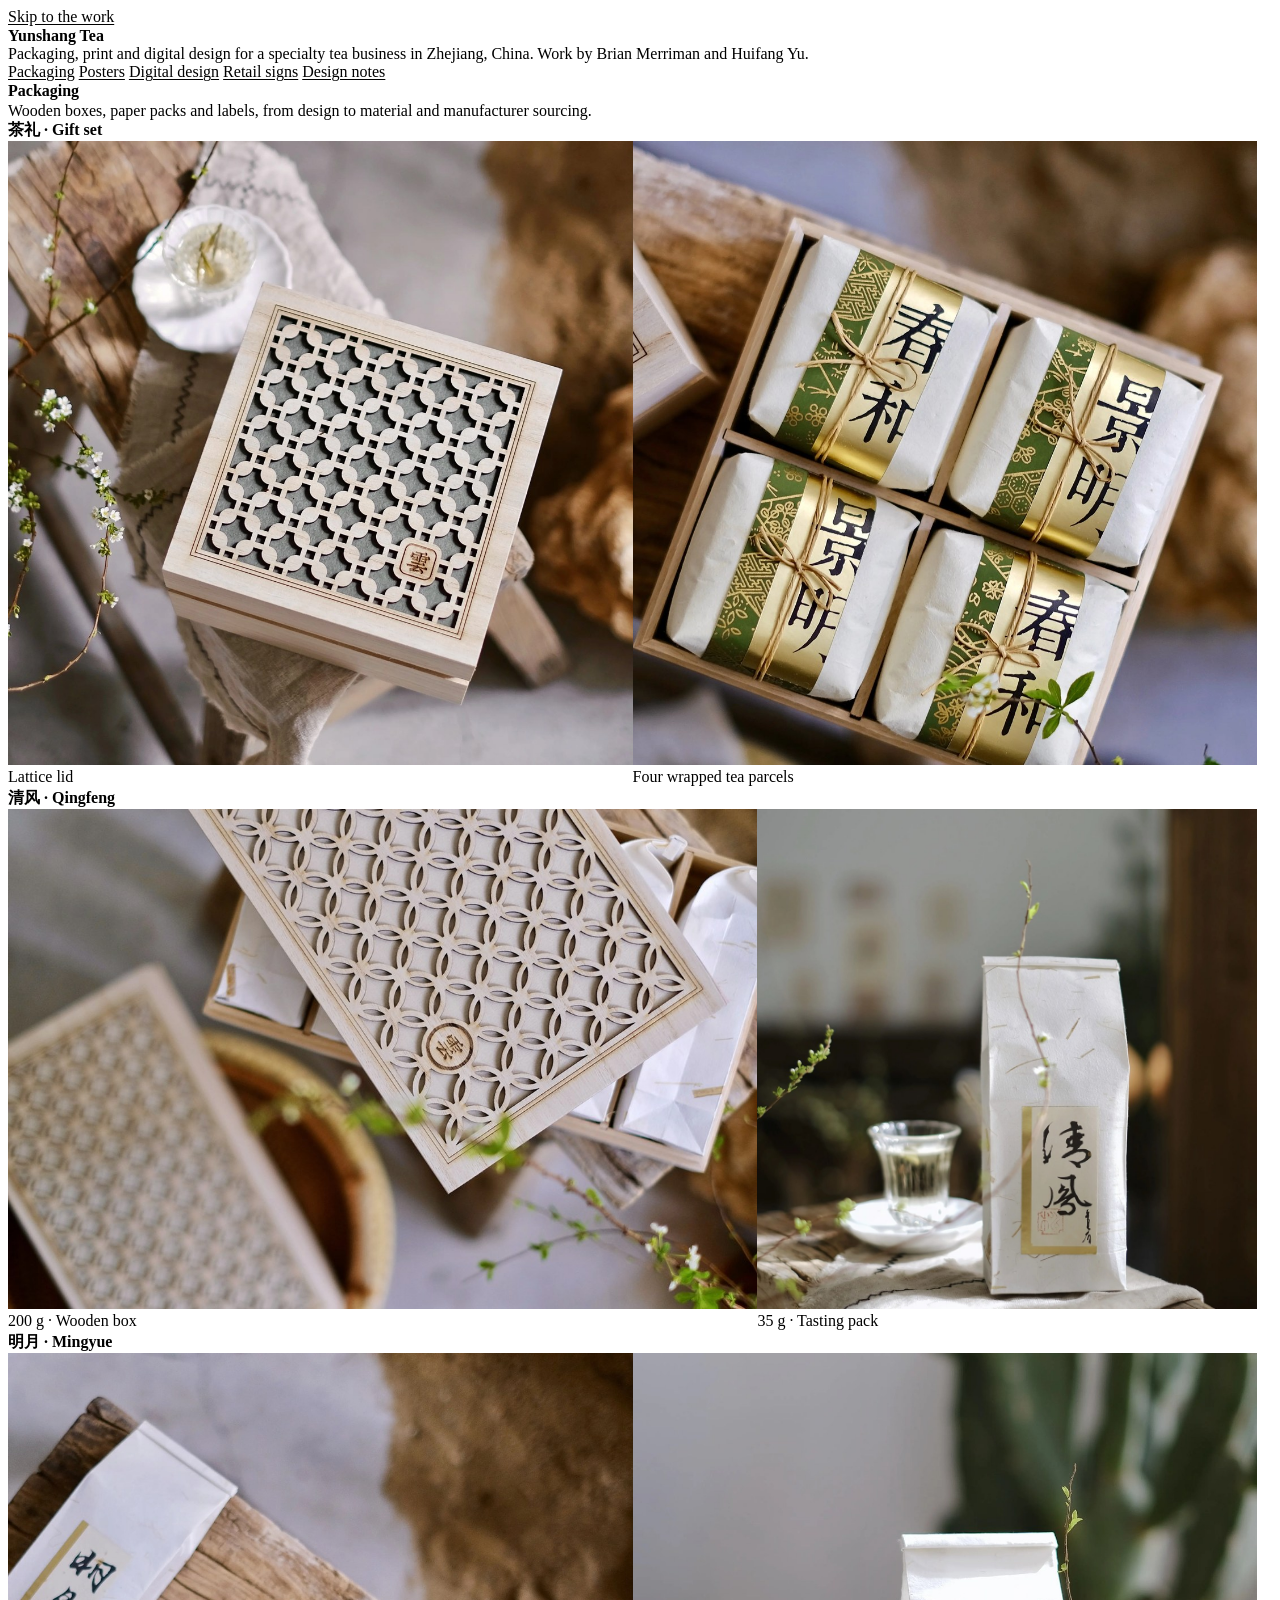
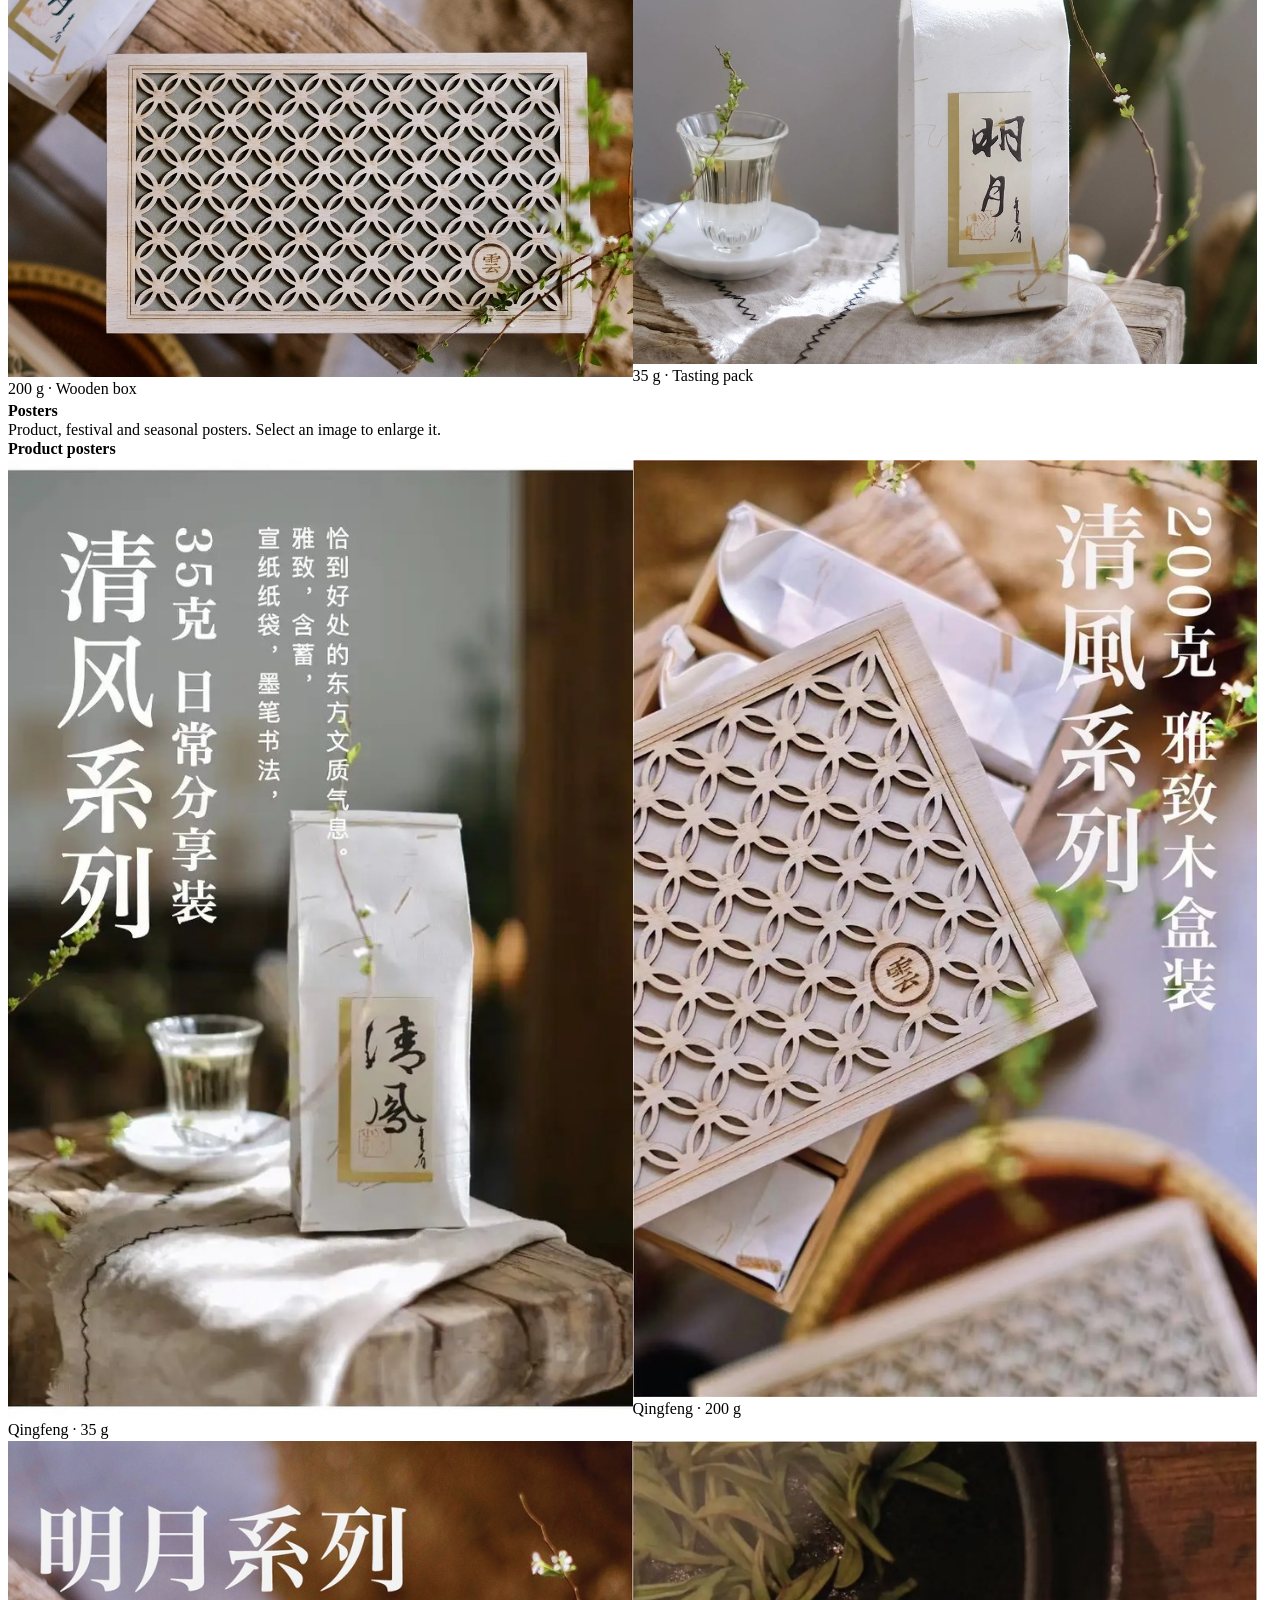
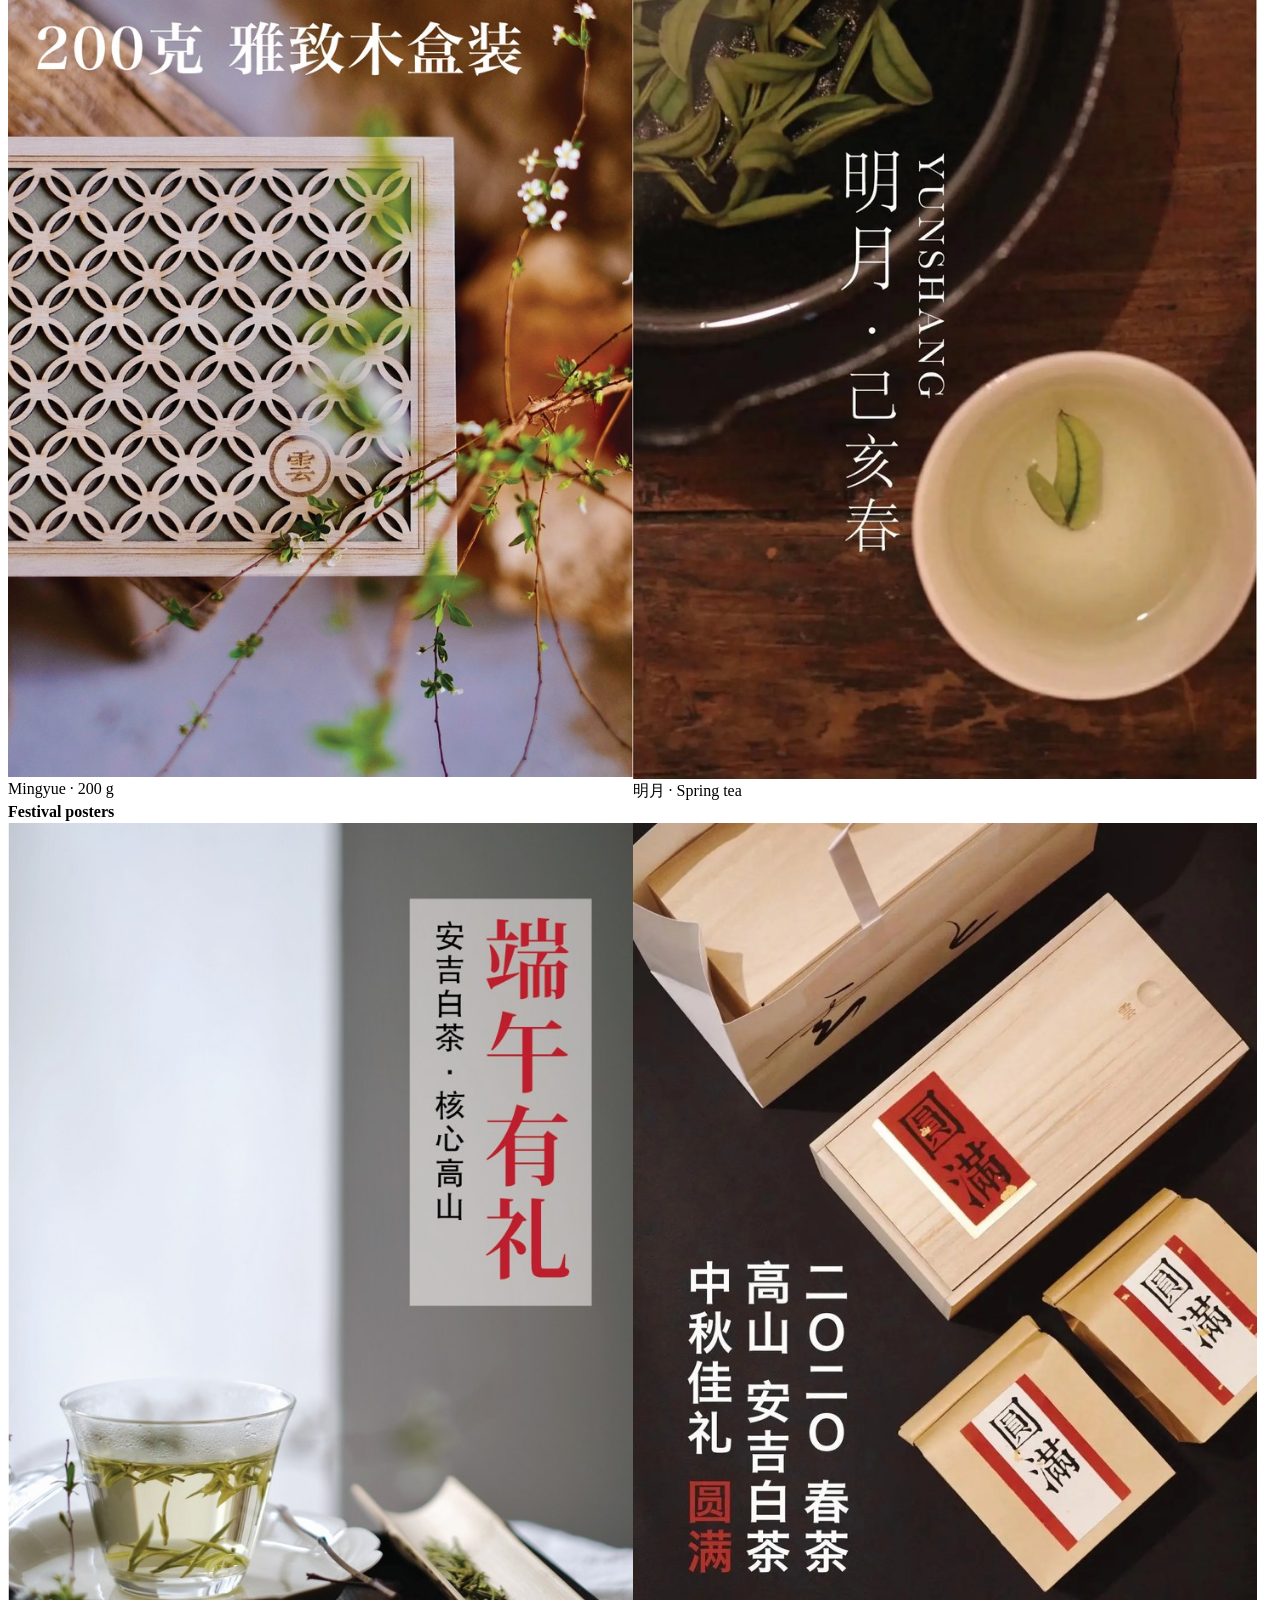
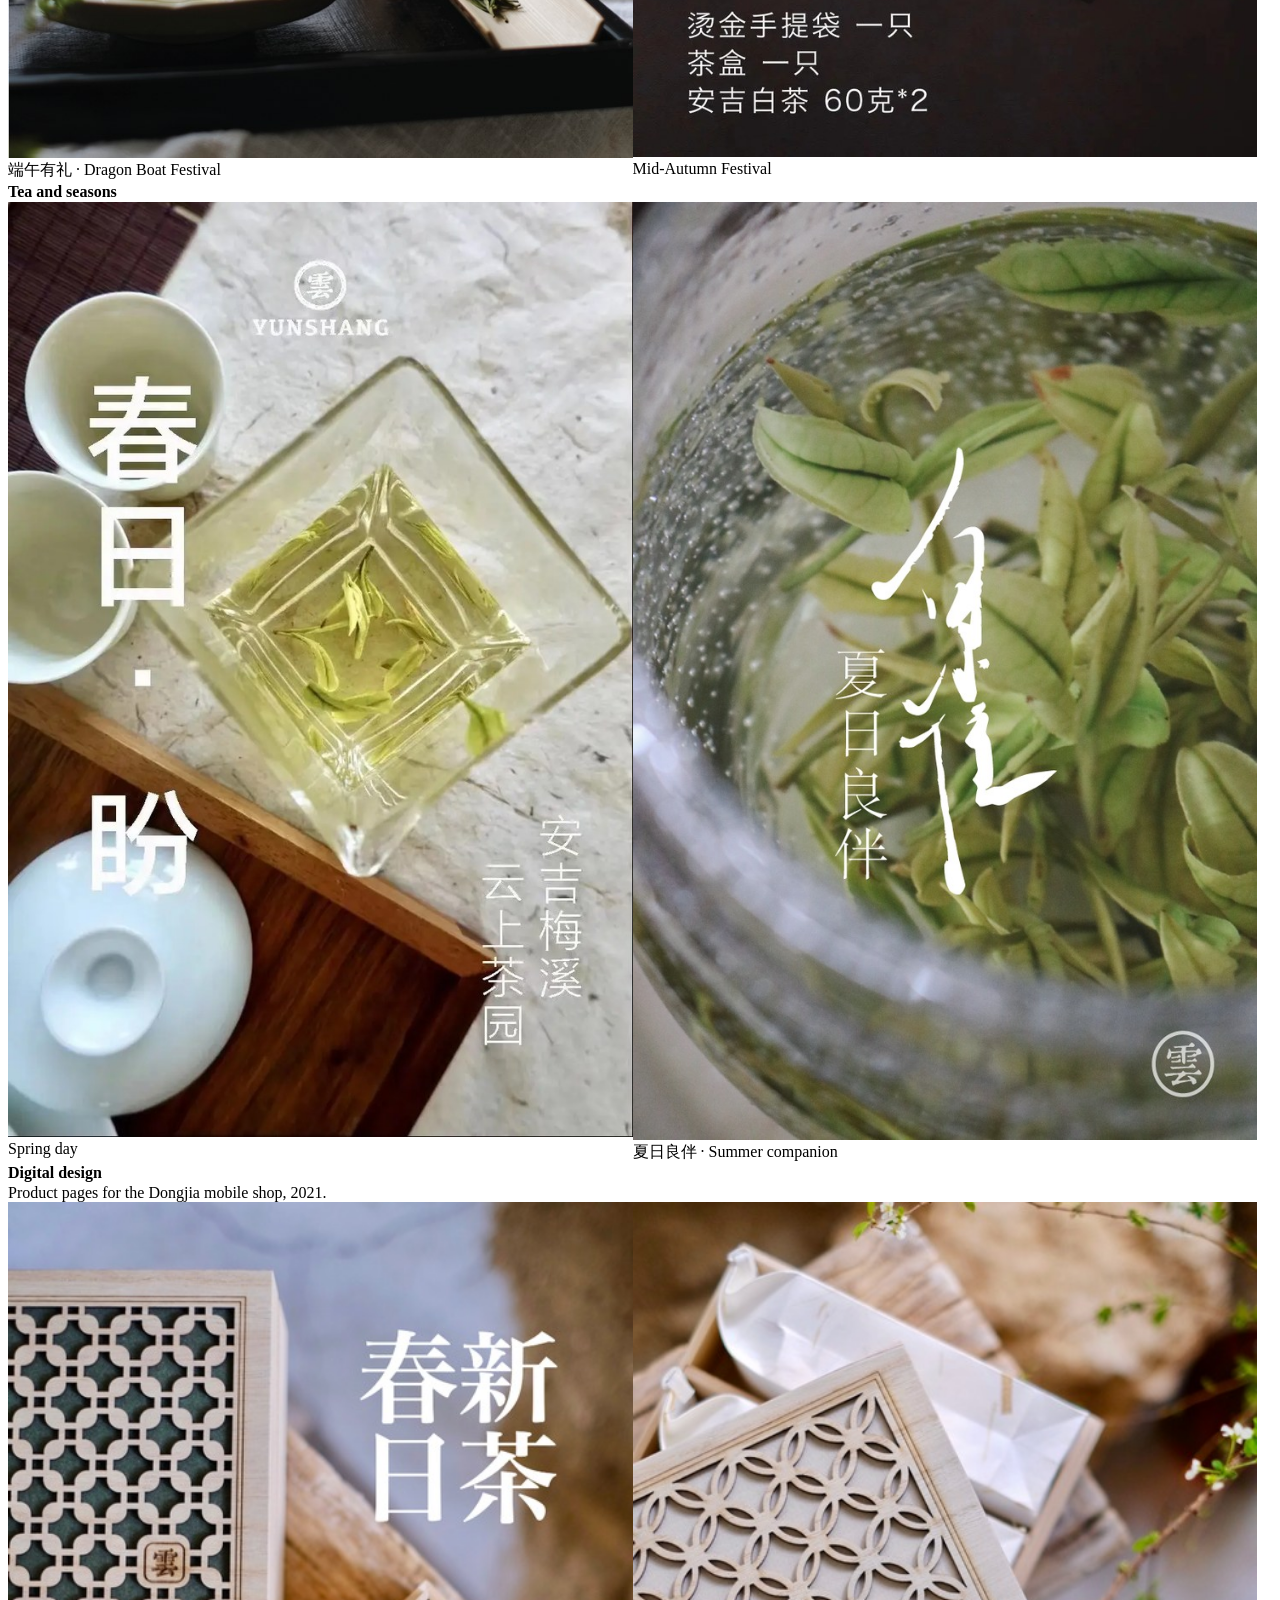
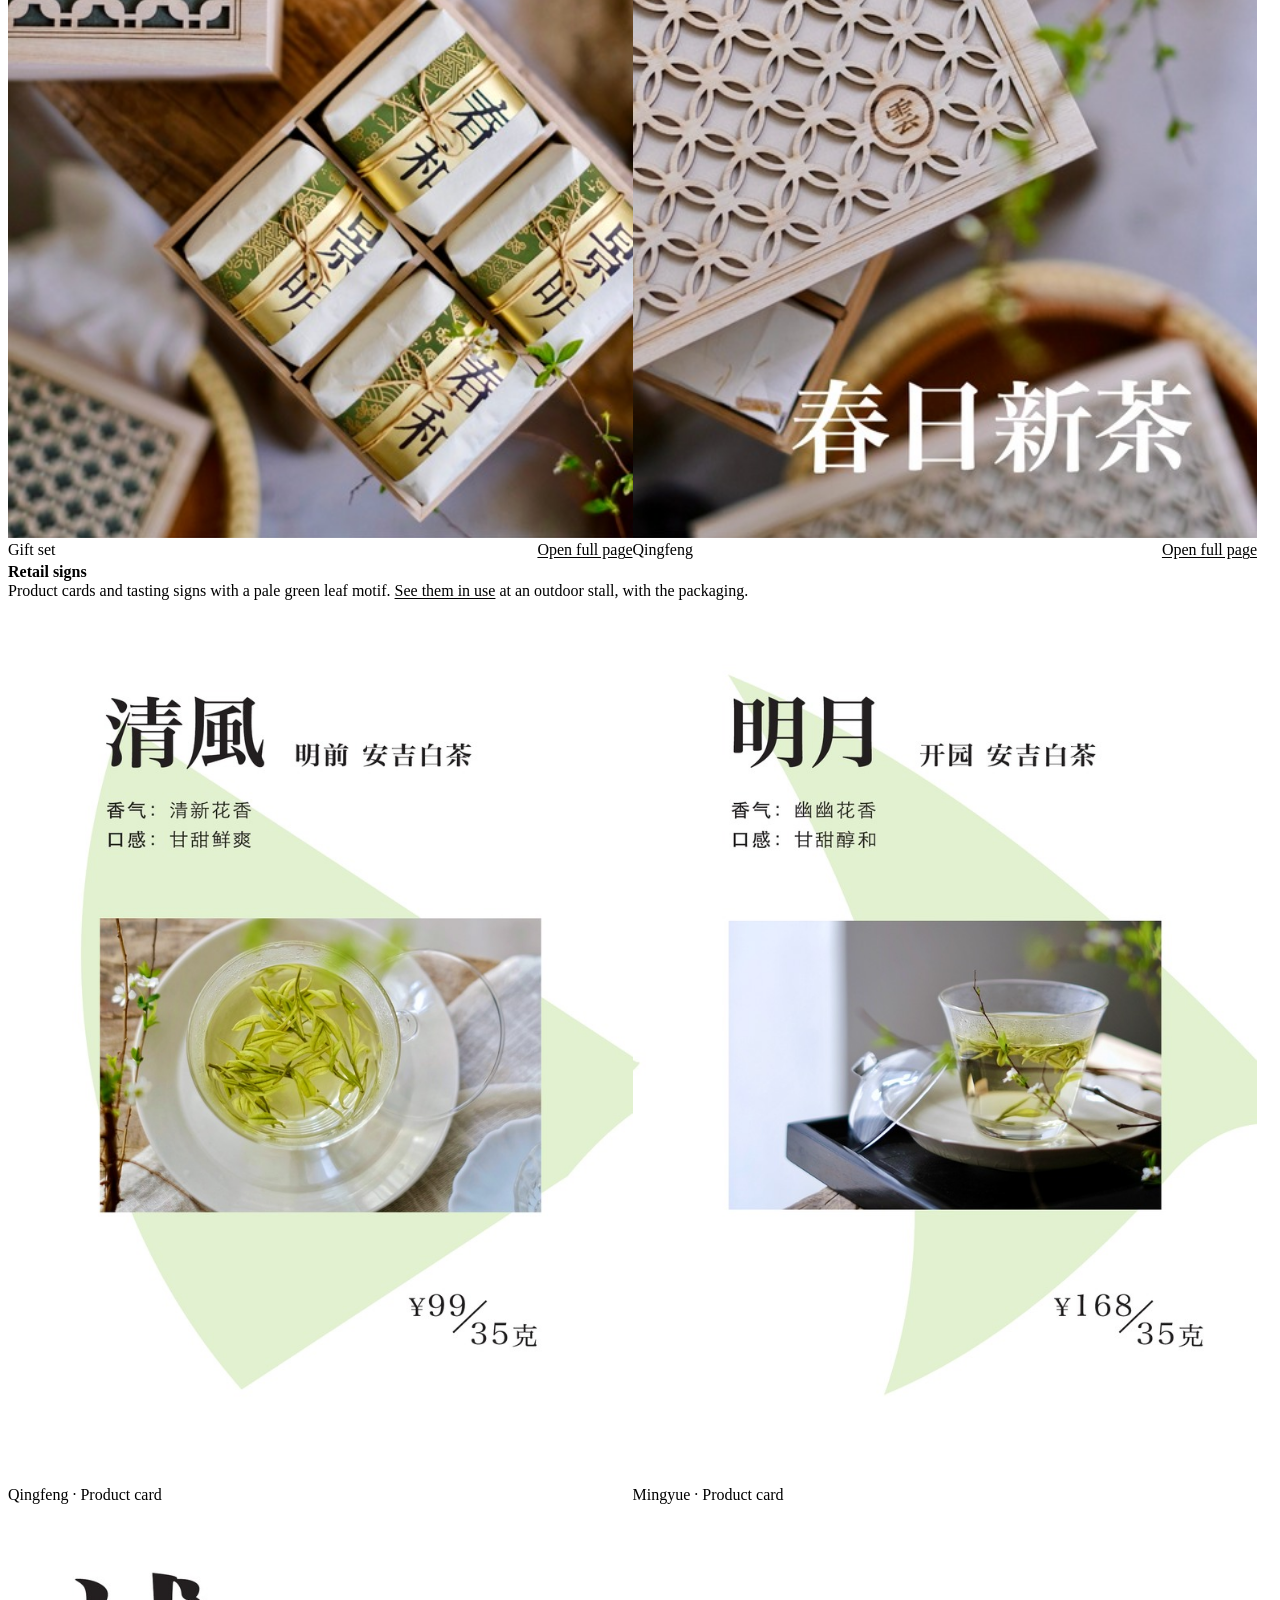
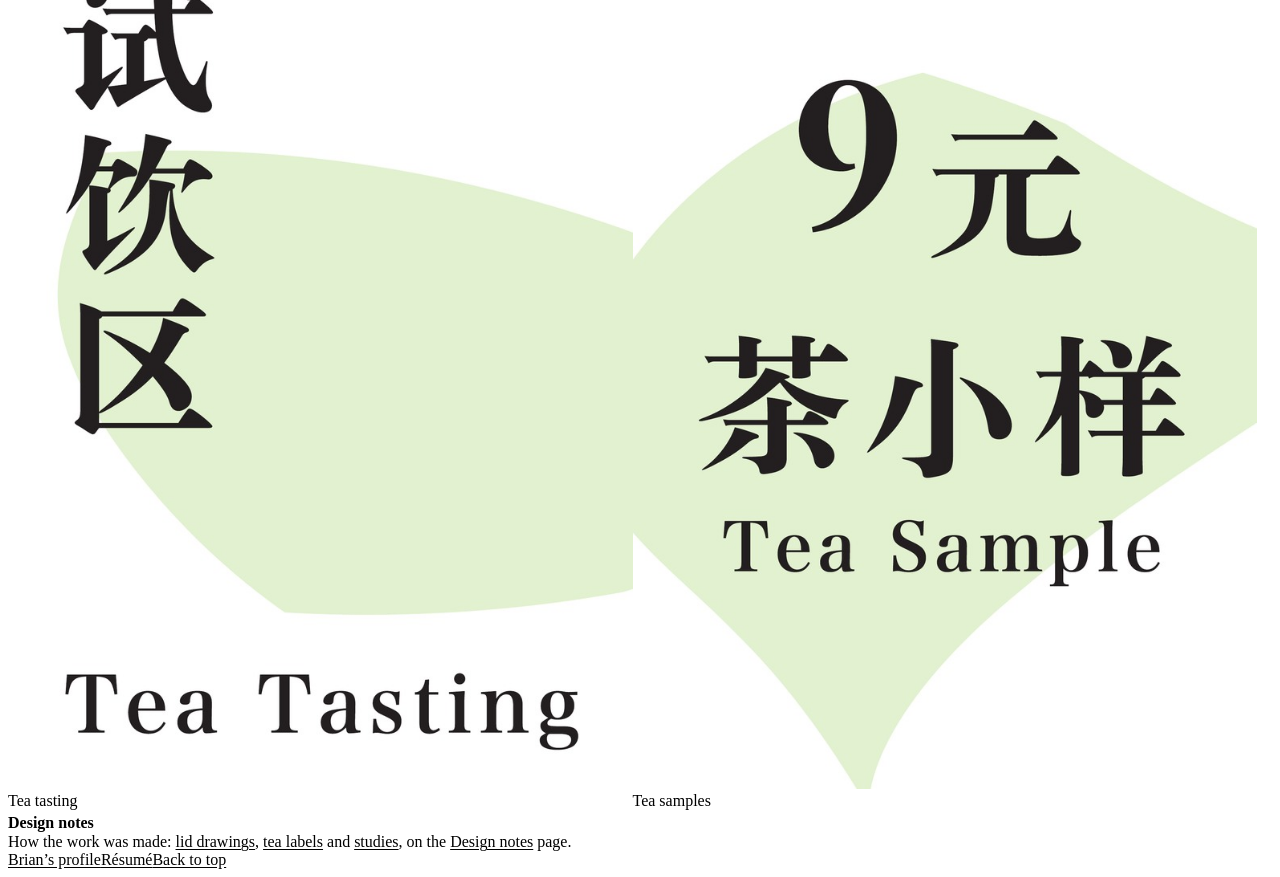
==== commit f5155b5f: "Sync merriman.xyz from tanji-systems dev d978ccd45: GitHub link, contribution lines, résumé fixes, Y" ====
--- a/yunshang/index.html
+++ b/yunshang/index.html
@@ -92,16 +92,18 @@
       </section>
       <section id="signs" aria-labelledby="signs-title">
         <h2 id="signs-title">Retail signs</h2>
-        <p class="section-note">Product cards and tasting signs with a pale green leaf motif.</p>
+        <p class="section-note">Product cards and tasting signs with a pale green leaf motif. <a href="assets/retail-display-large.jpg" data-artwork="Retail display · Signs in use" data-alt="Qingfeng and Mingyue product cards, sample-price and tasting signs displayed with paper tea packs and lattice gift boxes at an outdoor stall.">See them in use</a> at an outdoor stall, with the packaging.</p>
         <div class="artwork-grid sign-grid">
           <figure><a href="assets/qingfeng-sign-large.jpg" data-artwork="Qingfeng · Product card" aria-label="Enlarge: Qingfeng · Product card"><img src="assets/qingfeng-sign.jpg" width="778" height="1100" alt="Black Qingfeng type, tasting notes, a tea photograph and price on white, with a pale green angular leaf shape." loading="lazy"></a><figcaption>Qingfeng · Product card</figcaption></figure>
           <figure><a href="assets/mingyue-sign-large.jpg" data-artwork="Mingyue · Product card" aria-label="Enlarge: Mingyue · Product card"><img src="assets/mingyue-sign.jpg" width="778" height="1100" alt="Matching Mingyue product card with tea photograph, tasting notes and price, arranged over a pale green leaf shape." loading="lazy"></a><figcaption>Mingyue · Product card</figcaption></figure>
           <figure><a href="assets/tea-tasting-sign-large.jpg" data-artwork="Tea tasting" aria-label="Enlarge: Tea tasting"><img src="assets/tea-tasting-sign.jpg" width="778" height="1100" alt="Large vertical Chinese 试饮区 and English Tea Tasting lettering framing a pale green leaf shape." loading="lazy"></a><figcaption>Tea tasting</figcaption></figure>
           <figure><a href="assets/tea-sample-sign-large.jpg" data-artwork="Tea samples" aria-label="Enlarge: Tea samples"><img src="assets/tea-sample-sign.jpg" width="778" height="1100" alt="Black 9元, 茶小样 and Tea Sample lettering arranged on a pale green leaf shape against white." loading="lazy"></a><figcaption>Tea samples</figcaption></figure>
         </div>
-        <p class="related-work in-use"><a href="assets/retail-display-large.jpg" data-artwork="Retail display · Signs in use" data-alt="Qingfeng and Mingyue product cards, sample-price and tasting signs displayed with paper tea packs and lattice gift boxes at an outdoor stall.">See the signs in use</a>, with the packaging, at an outdoor stall.</p>
       </section>
-      <p class="related-work"><a href="design-notes.html">Design notes</a> · <a href="design-notes.html#lids">lid drawings</a>, <a href="design-notes.html#labels">tea labels</a> and <a href="design-notes.html#studies">studies</a>.</p>
+      <section id="notes" aria-labelledby="notes-title">
+        <h2 id="notes-title">Design notes</h2>
+        <p class="section-note">How the work was made: <a href="design-notes.html#lids">lid drawings</a>, <a href="design-notes.html#labels">tea labels</a> and <a href="design-notes.html#studies">studies</a>, on the <a href="design-notes.html">Design notes</a> page.</p>
+      </section>
     </main>
     <footer class="keaiui-web-footer"><a href="https://merriman.xyz/">Brian’s profile</a><a href="https://merriman.xyz/resume.pdf">Résumé</a><a href="#top">Back to top</a></footer>
   </div>
--- a/yunshang/style.css
+++ b/yunshang/style.css
@@ -16,8 +16,6 @@
 main section + section { border-top:1px solid var(--color-border); }
 .section-note { margin:0 0 var(--space-5); font-size:var(--text-size-web-subheading); }
 .artwork-grid { display:grid; grid-template-columns:repeat(2,minmax(0,1fr)); gap:var(--space-5); align-items:start; }
-.related-work { margin:0 0 var(--space-6); color:var(--color-text-muted); }
-.related-work.in-use { margin:var(--space-4) 0 0; }
 .box-pair { grid-template-columns:minmax(0,3fr) minmax(0,2fr); }
 figure { margin:0; min-width:0; }
 .sign-grid img { outline:1px solid var(--color-border); outline-offset:-1px; }
